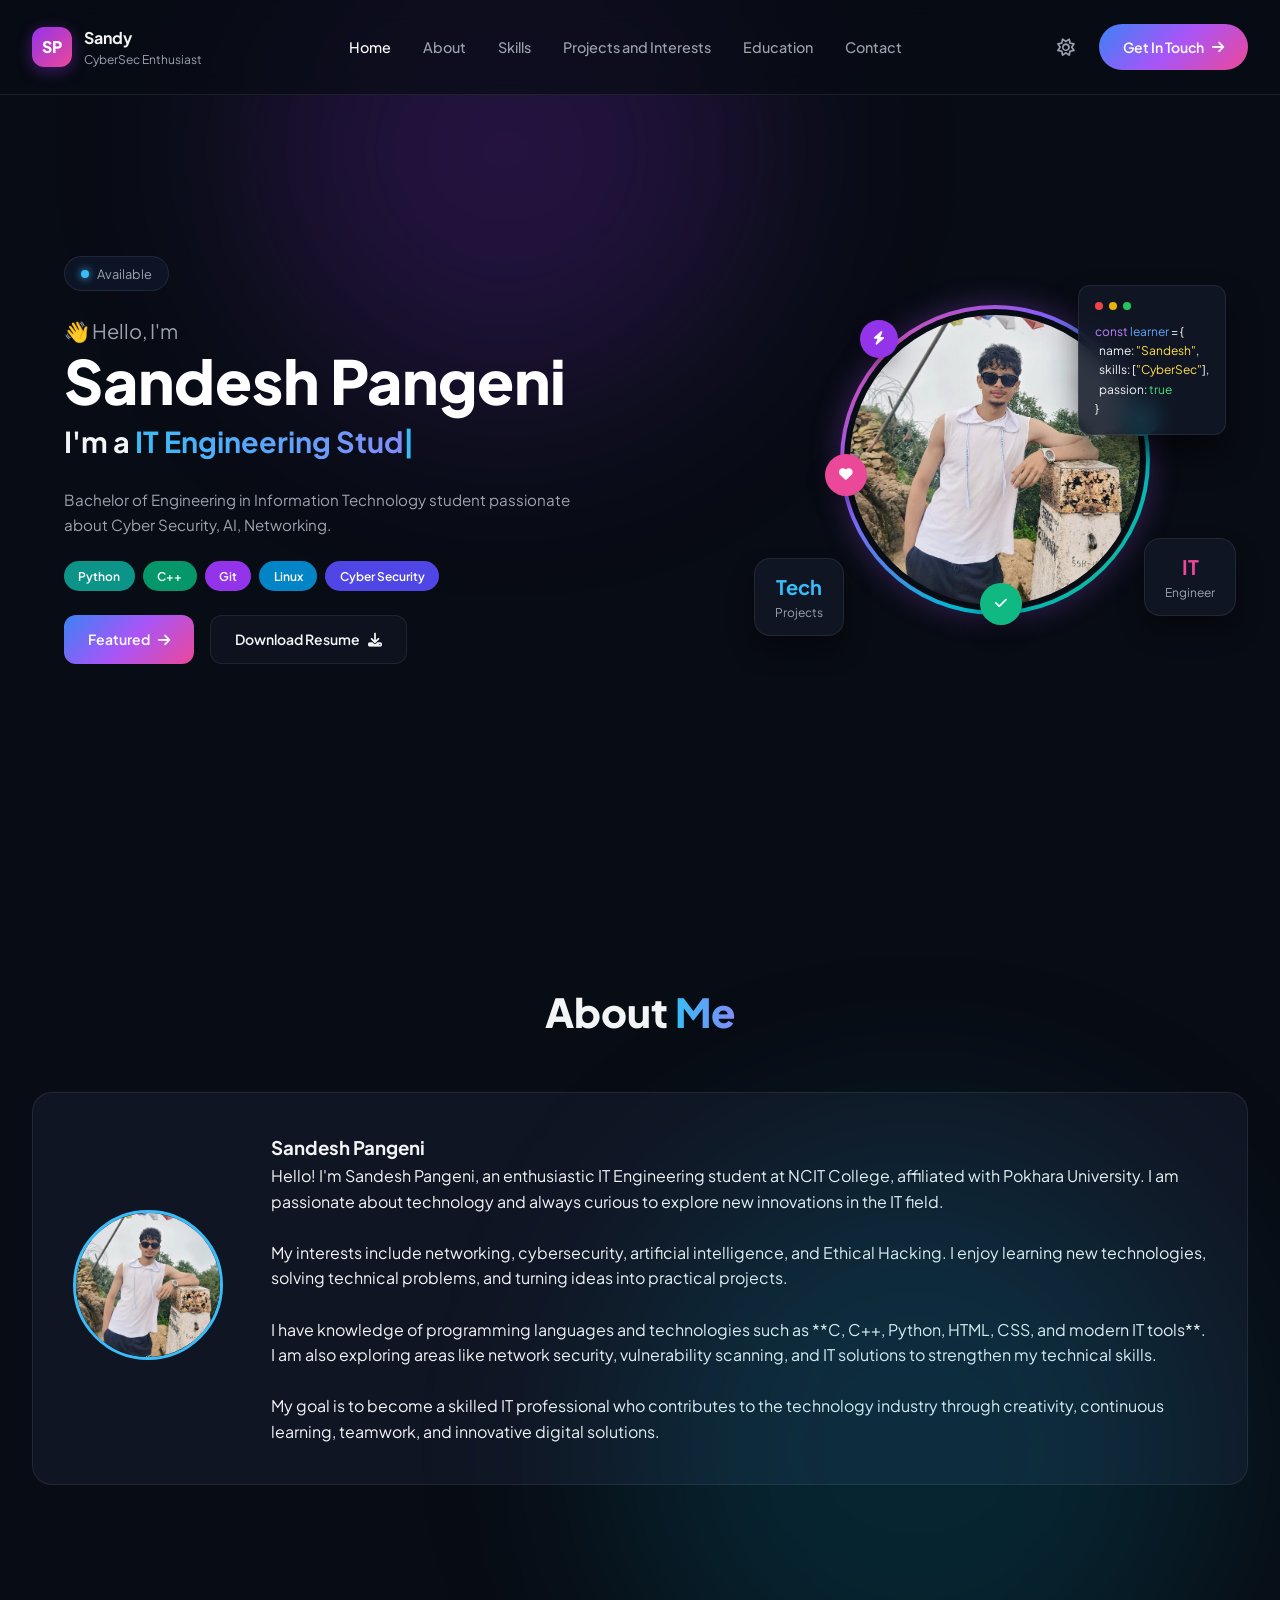
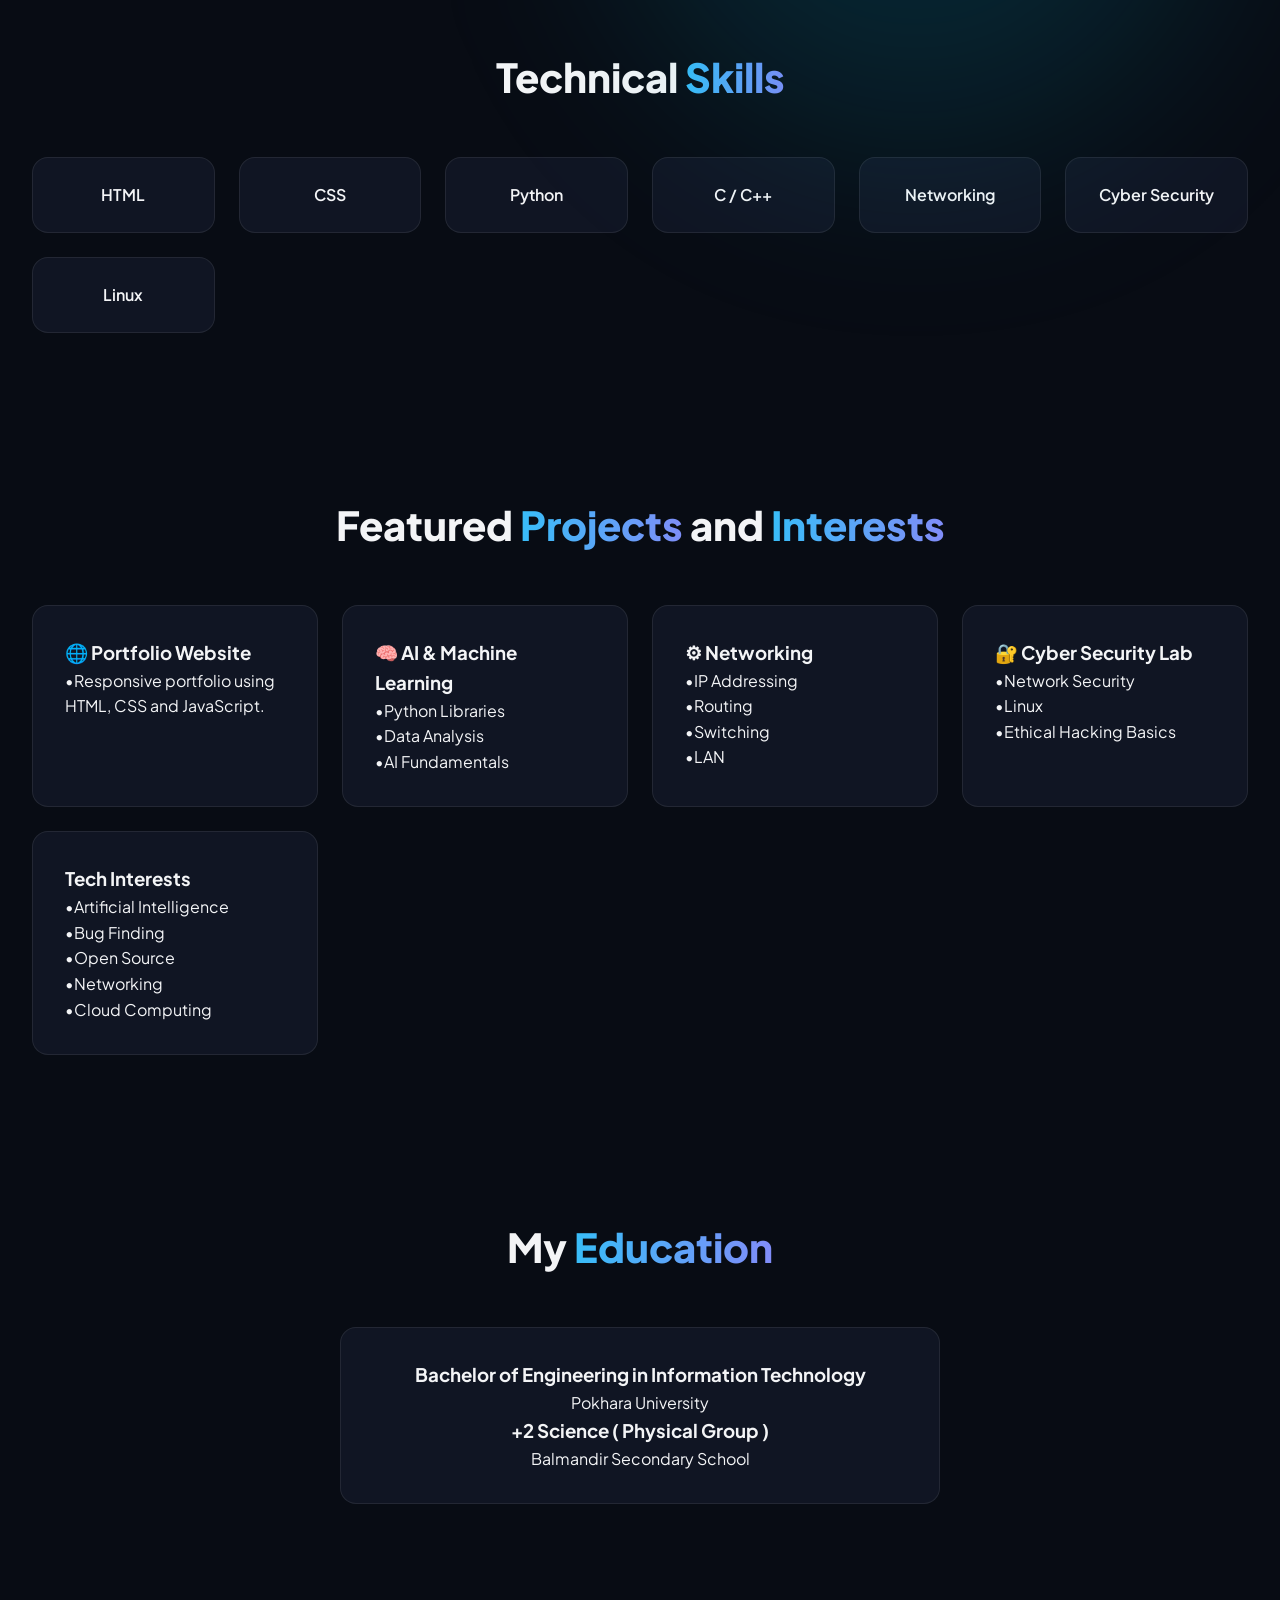
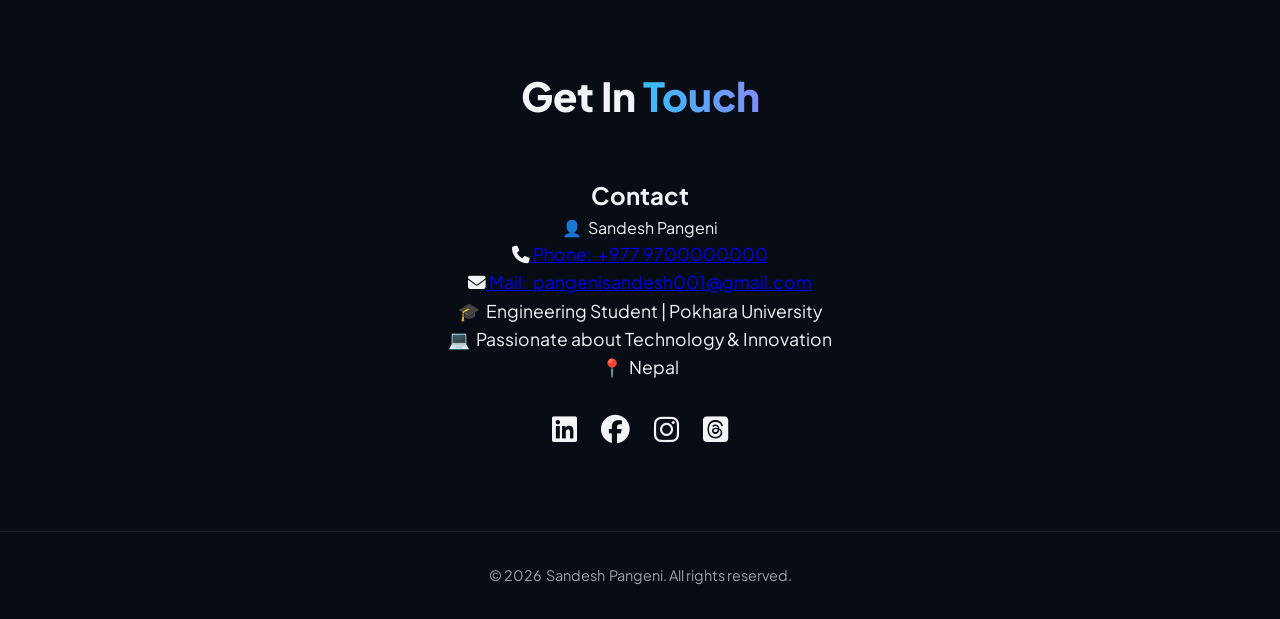
==== index.html @ d7873f66 "Fix HTML formatting in contact section" ====
<!DOCTYPE html>
<html lang="en">
<head>
  <meta charset="UTF-8">
  <meta name="viewport" content="width=device-width, initial-scale=1.0">
  <title>Sandesh Pangeni | Portfolio</title>
  
  <link rel="preconnect" href="https://fonts.googleapis.com">
  <link rel="preconnect" href="https://fonts.gstatic.com" crossorigin>
  <link href="https://fonts.googleapis.com/css2?family=Fira+Code:wght@400;500&family=Plus+Jakarta+Sans:wght@400;500;600;700;800&display=swap" rel="stylesheet">
  <link rel="stylesheet" href="https://cdnjs.cloudflare.com/ajax/libs/font-awesome/6.7.2/css/all.min.css">
  
  <link rel="stylesheet" href="style.css">
</head>
<body>

  <div class="bg-glow glow-purple"></div>
  <div class="bg-glow glow-blue"></div>

  <header class="navbar">
    <div class="logo-container">
      <div class="logo-box">SP</div>
      <div class="logo-text">
        <span class="logo-title">Sandy</span>
        <span class="logo-subtitle">CyberSec Enthusiast</span>
      </div>
    </div>

    <nav class="nav-links">
      <a href="#home" class="active">Home</a>
      <a href="#about">About</a>
      <a href="#skills">Skills</a>
      <a href="#projects">Projects and Interests</a>
      <a href="#education">Education</a>
      <a href="#contact">Contact</a>
    </nav>

    <div class="nav-actions">
      <button class="theme-toggle" id="themeToggle" aria-label="Toggle Theme">
        <i class="fa-regular fa-sun"></i>
      </button>
      <a href="#contact" class="btn btn-primary btn-pill">
        Get In Touch <i class="fa-solid fa-arrow-right"></i>
      </a>
    </div>
  </header>


  <section id="home" class="hero">
    <div class="hero-container">
      
    
      <div class="hero-left">
        <div class="status-badge">
          <span class="pulse-dot"></span>
          Available
        </div>

        <div class="hero-titles">
          <p class="greeting">👋 Hello, I'm</p>
          <h1 class="main-name">Sandesh <span>Pangeni</span></h1>
          <h2 class="role-title">
            I'm a <span class="gradient-text"><span id="typing"></span></span><span class="cursor">|</span>
          </h2>
        </div>

        <p class="hero-description">
          Bachelor of Engineering in Information Technology student passionate
          about Cyber Security, AI, Networking.
        </p>

      
        <div class="tech-stack">
          <span class="tag-pill tag-teal">Python</span>
          <span class="tag-pill tag-emerald">C++</span>
          <span class="tag-pill tag-purple">Git</span>
          <span class="tag-pill tag-sky">Linux</span>
          <span class="tag-pill tag-indigo">Cyber Security</span>
        </div>

        
        <div class="hero-buttons">
          <a href="#projects" class="btn btn-primary">
            Featured <i class="fa-solid fa-arrow-right"></i>
          </a>
          <a href="assets/sandesh_pangeni.resume.jpeg" class="btn btn-secondary" download>
            Download Resume<i class="fa-solid fa-download"></i>
          </a>
        </div>
      </div>

  
      <div class="hero-right">
        
    
        <div class="code-card">
          <div class="window-dots">
            <span class="dot red"></span>
            <span class="dot yellow"></span>
            <span class="dot green"></span>
          </div>
          <pre><code><span class="keyword">const</span> <span class="variable">learner</span> = {
  name: <span class="string">"Sandesh"</span>,
  skills: [<span class="string">"CyberSec"</span>],
  passion: <span class="boolean">true</span>
}</code></pre>
        </div>

      
        <div class="profile-box">
          <div class="profile-ring">
            <div class="profile-inner">
              <img src="images/webpp.jpeg" alt="Sandesh Pangeni">
            </div>
          </div>

      
          <div class="floating-badge badge-zap">
            <i class="fa-solid fa-bolt"></i>
          </div>
          <div class="floating-badge badge-heart">
            <i class="fa-solid fa-heart"></i>
          </div>
          <div class="floating-badge badge-star">
            <i class="fa-solid fa-star"></i>
          </div>
          <div class="floating-badge badge-check">
            <i class="fa-solid fa-check"></i>
          </div>
        </div>

      
        <div class="stat-card stat-projects">
          <h3>Tech</h3>
          <p>Projects</p>
        </div>

        <div class="stat-card stat-years">
          <h3>IT</h3>
          <p>Engineer</p>
        </div>

      </div>
    </div>
  </section>

  
  <section id="about">
    <h2 class="section-title">About <span>Me</span></h2>
    <div class="about-container">
      <div class="about-image">
        <img src="images/webpp.jpeg" alt="Profile">
      </div>
      <div class="about-content">
        <h3>Sandesh Pangeni</h3>
        <p> Hello! I'm Sandesh Pangeni, an enthusiastic IT Engineering student at NCIT College, affiliated with Pokhara University. I am passionate about technology and always curious to explore new innovations in the IT field.</p>

<p><br>My interests include networking, cybersecurity, artificial intelligence, and Ethical Hacking. I enjoy learning new technologies, solving technical problems, and turning ideas into practical projects.</p>

<p><br>I have knowledge of programming languages and technologies such as **C, C++, Python, HTML, CSS, and modern IT tools**. I am also exploring areas like network security, vulnerability scanning, and IT solutions to strengthen my technical skills.</p>

<p><br>My goal is to become a skilled IT professional who contributes to the technology industry through creativity, continuous learning, teamwork, and innovative digital solutions.</p>
      </div>
    </div>
  </section>


  <section id="skills">
    <h2 class="section-title">Technical <span>Skills</span></h2>
    <div class="skills-container">
      <div class="skill-card">HTML</div>
      <div class="skill-card">CSS</div>
      <div class="skill-card">Python</div>
      <div class="skill-card">C / C++</div>
      <div class="skill-card">Networking</div>
      <div class="skill-card">Cyber Security</div>
      <div class="skill-card">Linux</div>
    </div>
  </section>

  <section id="projects">
    <h2 class="section-title">Featured <span>Projects </span>and <span>Interests</span></h2>
    <div class="projects">
      <div class="project">
        <h3>🌐 Portfolio Website</h3>
        <p>•Responsive portfolio using HTML, CSS and JavaScript.</p>
      </div>
        <div class="project">
        <h3>🧠 AI & Machine Learning</h3>
        <p>•Python Libraries</p>
          <p>•Data Analysis</p>
          <p>•AI Fundamentals</p>
      </div>
      <div class="project">
        <h3>⚙ Networking</h3>
        <p>•IP Addressing</p>
        <p>•Routing</p>
        <p>•Switching</p>
        <p>•LAN</p>
      </div>
      <div class="project">
        <h3>🔐 Cyber Security Lab</h3>
        <p>•Network Security</p>
        <p>•Linux</p>
        <p>•Ethical Hacking Basics</p>
    </div>
      <div class="project">
        <h3>Tech Interests</h3>
        <p>•Artificial Intelligence</p>
        <p>•Bug Finding</p>
        <p>•Open Source</p>
        <p>•Networking</p>
        <p>•Cloud Computing</p>
      </div>
  </section>

  <section id="education">
    <h2 class="section-title">My <span>Education</span></h2>
    <div class="education-card">
      <h3>Bachelor of Engineering in Information Technology</h3>
      <p>Pokhara University</p>
      <p></p>
      <h3>+2 Science ( Physical Group )</h3>
      <p>Balmandir Secondary School</p>
    </div>
  </section>


  <section id="contact">
    <h2 class="section-title">Get In <span>Touch</span></h2>
    <h2 class="title">Contact</h2>
    <p>👤 &nbsp;Sandesh Pangeni</p>
    
    <div class="contact-info">
      <p><i class="fa-solid fa-phone"></i><a href="tel:9765651519">&nbsp;Phone: &nbsp;+977 9700000000</a></p>
      <p><i class="fa-solid fa-envelope"></i><a href="mailto:pangenisandesh001@gmail.com">&nbsp;Mail: &nbsp;pangenisandesh001@gmail.com</a></p>
      <p>🎓 &nbsp;Engineering Student | Pokhara University</p>
    <p>💻 &nbsp;Passionate about Technology & Innovation</p>
    <p>📍 &nbsp;Nepal</p>
    </div>
    <div class="social-icons">
      <a href="https://www.linkedin.com/in/sandesh-pangeni-a30594372/" target="_blank"><i class="fa-brands fa-linkedin"></i></a>
      <a href="https://www.facebook.com/sandeshpangeni001" target="_blank"><i class="fa-brands fa-facebook"></i></a>
      <a href="https://www.instagram.com/sandeshpageni__/" target="_blank"><i class="fa-brands fa-instagram"></i></a>
      <a href="https://www.threads.com/@sandeshpageni__?hl=en" target="_blank"><i class="fa-brands fa-square-threads"></i></a>
    </div>
  </section>

  <footer>
    <p>© 2026 &nbsp;Sandesh &nbsp;Pangeni. All rights reserved.</p>
  </footer>

  <script src="script.js"></script>
</body>
</html>
---- style.css ----
:root {
  --bg-color: #080c14;
  --card-bg: rgba(18, 24, 38, 0.85);
  --text-primary: #f3f4f6;
  --text-secondary: #9ca3af;
  --border-color: rgba(255, 255, 255, 0.08);
  
  --gradient-main: linear-gradient(135deg, #3b82f6 0%, #a855f7 50%, #ec4899 100%);
  --gradient-text: linear-gradient(90deg, #38bdf8, #818cf8);
  --avatar-gradient: linear-gradient(135deg, #ec4899, #8b5cf6, #06b6d4, #10b981);
}

* {
  margin: 0;
  padding: 0;
  box-sizing: border-box;
  font-family: 'Plus Jakarta Sans', sans-serif;
}

html {
  scroll-behavior: smooth;
}

body {
  background-color: var(--bg-color);
  color: var(--text-primary);
  min-height: 100vh;
  position: relative;
  overflow-x: hidden;
  line-height: 1.6;
}

.bg-glow {
  position: absolute;
  border-radius: 50%;
  filter: blur(100px);
  pointer-events: none;
  z-index: 0;
}

.glow-purple {
  top: -100px;
  left: 20%;
  width: 500px;
  height: 500px;
  background: rgba(147, 51, 234, 0.2);
}

.glow-blue {
  top: 30%;
  right: 5%;
  width: 600px;
  height: 600px;
  background: rgba(6, 182, 212, 0.15);
}

.navbar {
  max-width: 1280px;
  width: 100%;
  margin: 0 auto;
  padding: 1.5rem 2rem;
  display: flex;
  justify-content: space-between;
  align-items: center;
  position: fixed;
  top: 0;
  left: 50%;
  transform: translateX(-50%);
  z-index: 1000;
  background: rgba(8, 12, 20, 0.7);
  backdrop-filter: blur(12px);
  border-bottom: 1px solid var(--border-color);
}

.logo-container {
  display: flex;
  align-items: center;
  gap: 0.75rem;
}

.logo-box {
  width: 40px;
  height: 40px;
  border-radius: 12px;
  background: linear-gradient(135deg, #9333ea, #ec4899);
  display: flex;
  align-items: center;
  justify-content: center;
  font-weight: 800;
  color: #fff;
  box-shadow: 0 4px 15px rgba(147, 51, 234, 0.4);
}

.logo-text {
  display: flex;
  flex-direction: column;
}

.logo-title {
  font-weight: 700;
  font-size: 1rem;
}

.logo-subtitle {
  font-size: 0.75rem;
  color: var(--text-secondary);
}

.nav-links {
  display: flex;
  gap: 2rem;
}

.nav-links a {
  color: var(--text-secondary);
  text-decoration: none;
  font-size: 0.9rem;
  font-weight: 500;
  transition: color 0.3s ease;
}

.nav-links a:hover,
.nav-links a.active {
  color: #fff;
}

.nav-actions {
  display: flex;
  align-items: center;
  gap: 1rem;
}

.theme-toggle {
  background: transparent;
  border: none;
  color: var(--text-secondary);
  font-size: 1.1rem;
  cursor: pointer;
  padding: 0.5rem;
  transition: color 0.3s;
}

.theme-toggle:hover {
  color: #fff;
}

.btn {
  padding: 0.75rem 1.5rem;
  border-radius: 12px;
  font-size: 0.875rem;
  font-weight: 600;
  text-decoration: none;
  display: inline-flex;
  align-items: center;
  gap: 0.5rem;
  transition: all 0.3s ease;
  cursor: pointer;
}

.btn-pill {
  border-radius: 50px;
}

.btn-primary {
  background: var(--gradient-main);
  color: #fff;
  border: none;
}

.btn-primary:hover {
  opacity: 0.95;
  box-shadow: 0 0 20px rgba(168, 85, 247, 0.4);
}

.btn-secondary {
  background: rgba(18, 24, 38, 0.6);
  border: 1px solid var(--border-color);
  color: var(--text-primary);
}

.btn-secondary:hover {
  background: rgba(30, 41, 59, 0.8);
}

.hero {
  min-height: 100vh;
  padding-top: 100px;
  display: flex;
  align-items: center;
}

.hero-container {
  max-width: 1280px;
  width: 100%;
  margin: auto;
  padding: 3rem 2rem;
  display: grid;
  grid-template-columns: 1.2fr 0.8fr;
  gap: 3rem;
  align-items: center;
  position: relative;
  z-index: 10;
}

.hero-left {
  display: flex;
  flex-direction: column;
  gap: 1.5rem;
}

.status-badge {
  display: inline-flex;
  align-items: center;
  gap: 0.5rem;
  padding: 0.4rem 1rem;
  background: rgba(15, 23, 42, 0.8);
  border: 1px solid var(--border-color);
  border-radius: 50px;
  font-size: 0.8rem;
  color: var(--text-secondary);
  width: fit-content;
}

.pulse-dot {
  width: 8px;
  height: 8px;
  background-color: #38bdf8;
  border-radius: 50%;
  box-shadow: 0 0 8px #38bdf8;
}

.greeting {
  color: var(--text-secondary);
  font-size: 1.25rem;
}

.main-name {
  font-size: 3.8rem;
  font-weight: 800;
  line-height: 1.1;
  color: #fff;
}

.main-name span {
  color: #fff;
}

.role-title {
  font-size: 1.8rem;
  font-weight: 700;
  margin-top: 0.25rem;
}

.gradient-text {
  background: var(--gradient-text);
  -webkit-background-clip: text;
  -webkit-text-fill-color: transparent;
}

.cursor {
  color: #38bdf8;
  animation: blink 1s infinite;
}

.hero-description {
  color: var(--text-secondary);
  max-width: 540px;
  font-size: 0.95rem;
}

.tech-stack {
  display: flex;
  flex-wrap: wrap;
  gap: 0.5rem;
}

.tag-pill {
  padding: 0.35rem 0.9rem;
  border-radius: 50px;
  font-size: 0.75rem;
  font-weight: 600;
  color: #fff;
}

.tag-blue { background: #0284c7; }
.tag-pink { background: #c026d3; }
.tag-amber { background: #d97706; }
.tag-teal { background: #0d9488; }
.tag-emerald { background: #059669; }
.tag-purple { background: #9333ea; }
.tag-sky { background: #0284c7; }
.tag-indigo { background: #4f46e5; }

.hero-buttons {
  display: flex;
  gap: 1rem;
}

.hero-right {
  position: relative;
  display: flex;
  justify-content: center;
  align-items: center;
}

.code-card {
  position: absolute;
  top: -20px;
  right: -10px;
  background: var(--card-bg);
  border: 1px solid var(--border-color);
  border-radius: 12px;
  padding: 1rem;
  backdrop-filter: blur(10px);
  z-index: 20;
  font-family: 'Fira Code', monospace;
  font-size: 0.75rem;
  box-shadow: 0 20px 30px rgba(0, 0, 0, 0.5);
}

.window-dots {
  display: flex;
  gap: 6px;
  margin-bottom: 0.75rem;
}

.dot {
  width: 8px;
  height: 8px;
  border-radius: 50%;
}
.dot.red { background: #ef4444; }
.dot.yellow { background: #eab308; }
.dot.green { background: #22c55e; }

.keyword { color: #c084fc; }
.variable { color: #60a5fa; }
.string { color: #fde047; }
.boolean { color: #4ade80; }

.profile-box {
  position: relative;
  width: 310px;
  height: 310px;
}

.profile-ring {
  width: 100%;
  height: 100%;
  border-radius: 50%;
  background: var(--avatar-gradient);
  padding: 4px;
  box-shadow: 0 0 30px rgba(168, 85, 247, 0.3);
}

.profile-inner {
  width: 100%;
  height: 100%;
  border-radius: 50%;
  background: var(--bg-color);
  padding: 6px;
  overflow: hidden;
}

.profile-inner img {
  width: 100%;
  height: 100%;
  object-fit: cover;
  border-radius: 50%;
}

.floating-badge {
  position: absolute;
  width: 38px;
  height: 38px;
  border-radius: 50%;
  display: flex;
  align-items: center;
  justify-content: center;
  color: #fff;
  font-size: 0.85rem;
  box-shadow: 0 10px 20px rgba(0,0,0,0.3);
}

.badge-zap { top: 15px; left: 20px; background: #9333ea; }
.badge-heart { top: 48%; left: -15px; background: #ec4899; width: 42px; height: 42px; }
.badge-star { top: 30%; right: -10px; background: #06b6d4; }
.badge-check { bottom: -10px; left: 45%; background: #10b981; width: 42px; height: 42px; }


.stat-card {
  position: absolute;
  background: var(--card-bg);
  border: 1px solid var(--border-color);
  padding: 0.75rem 1.25rem;
  border-radius: 16px;
  text-align: center;
  backdrop-filter: blur(10px);
  box-shadow: 0 15px 25px rgba(0, 0, 0, 0.4);
}

.stat-card h3 { font-size: 1.25rem; font-weight: 700; }
.stat-card p { font-size: 0.75rem; color: var(--text-secondary); }

.stat-projects { bottom: -20px; left: -20px; }
.stat-projects h3 { color: #38bdf8; }

.stat-years { bottom: 0px; right: -20px; }
.stat-years h3 { color: #ec4899; }

section {
  padding: 5rem 2rem;
  max-width: 1280px;
  margin: 0 auto;
}

.section-title {
  text-align: center;
  font-size: 2.5rem;
  font-weight: 800;
  margin-bottom: 3rem;
}

.section-title span {
  background: var(--gradient-text);
  -webkit-background-clip: text;
  -webkit-text-fill-color: transparent;
}

.about-container {
  display: flex;
  align-items: center;
  gap: 3rem;
  background: var(--card-bg);
  border: 1px solid var(--border-color);
  padding: 2.5rem;
  border-radius: 20px;
}

.about-image img {
  width: 150px;
  height: 150px;
  border-radius: 50%;
  object-fit: cover;
  border: 3px solid #38bdf8;
}

.skills-container {
  display: grid;
  grid-template-columns: repeat(auto-fit, minmax(180px, 1fr));
  gap: 1.5rem;
}

.skill-card {
  background: var(--card-bg);
  border: 1px solid var(--border-color);
  padding: 1.5rem;
  border-radius: 16px;
  text-align: center;
  font-weight: 600;
  transition: transform 0.3s;
}

.skill-card:hover {
  transform: translateY(-5px);
  border-color: #38bdf8;
}

.projects {
  display: grid;
  grid-template-columns: repeat(auto-fit, minmax(280px, 1fr));
  gap: 1.5rem;
}

.project {
  background: var(--card-bg);
  border: 1px solid var(--border-color);
  padding: 2rem;
  border-radius: 16px;
  transition: transform 0.3s;
}

.project:hover {
  transform: translateY(-5px);
  border-color: #a855f7;
}

.education-card {
  background: var(--card-bg);
  border: 1px solid var(--border-color);
  padding: 2rem;
  border-radius: 16px;
  text-align: center;
  max-width: 600px;
  margin: 0 auto;
}

#contact {
  text-align: center;
}

.contact-info {
  margin-bottom: 1.5rem;
  font-size: 1.1rem;
}

.social-icons {
  display: flex;
  justify-content: center;
  gap: 1.5rem;
}

.social-icons a {
  font-size: 1.8rem;
  color: var(--text-primary);
  transition: color 0.3s;
}

.social-icons a:hover {
  color: #38bdf8;
}

footer {
  text-align: center;
  padding: 2rem;
  border-top: 1px solid var(--border-color);
  color: var(--text-secondary);
  font-size: 0.9rem;
}

@keyframes blink { 50% { opacity: 0; } }

@media (max-width: 992px) {
  .hero-container { grid-template-columns: 1fr; text-align: center; }
  .hero-left { align-items: center; }
  .nav-links, .code-card { display: none; }
  .about-container { flex-direction: column; text-align: center; }
}
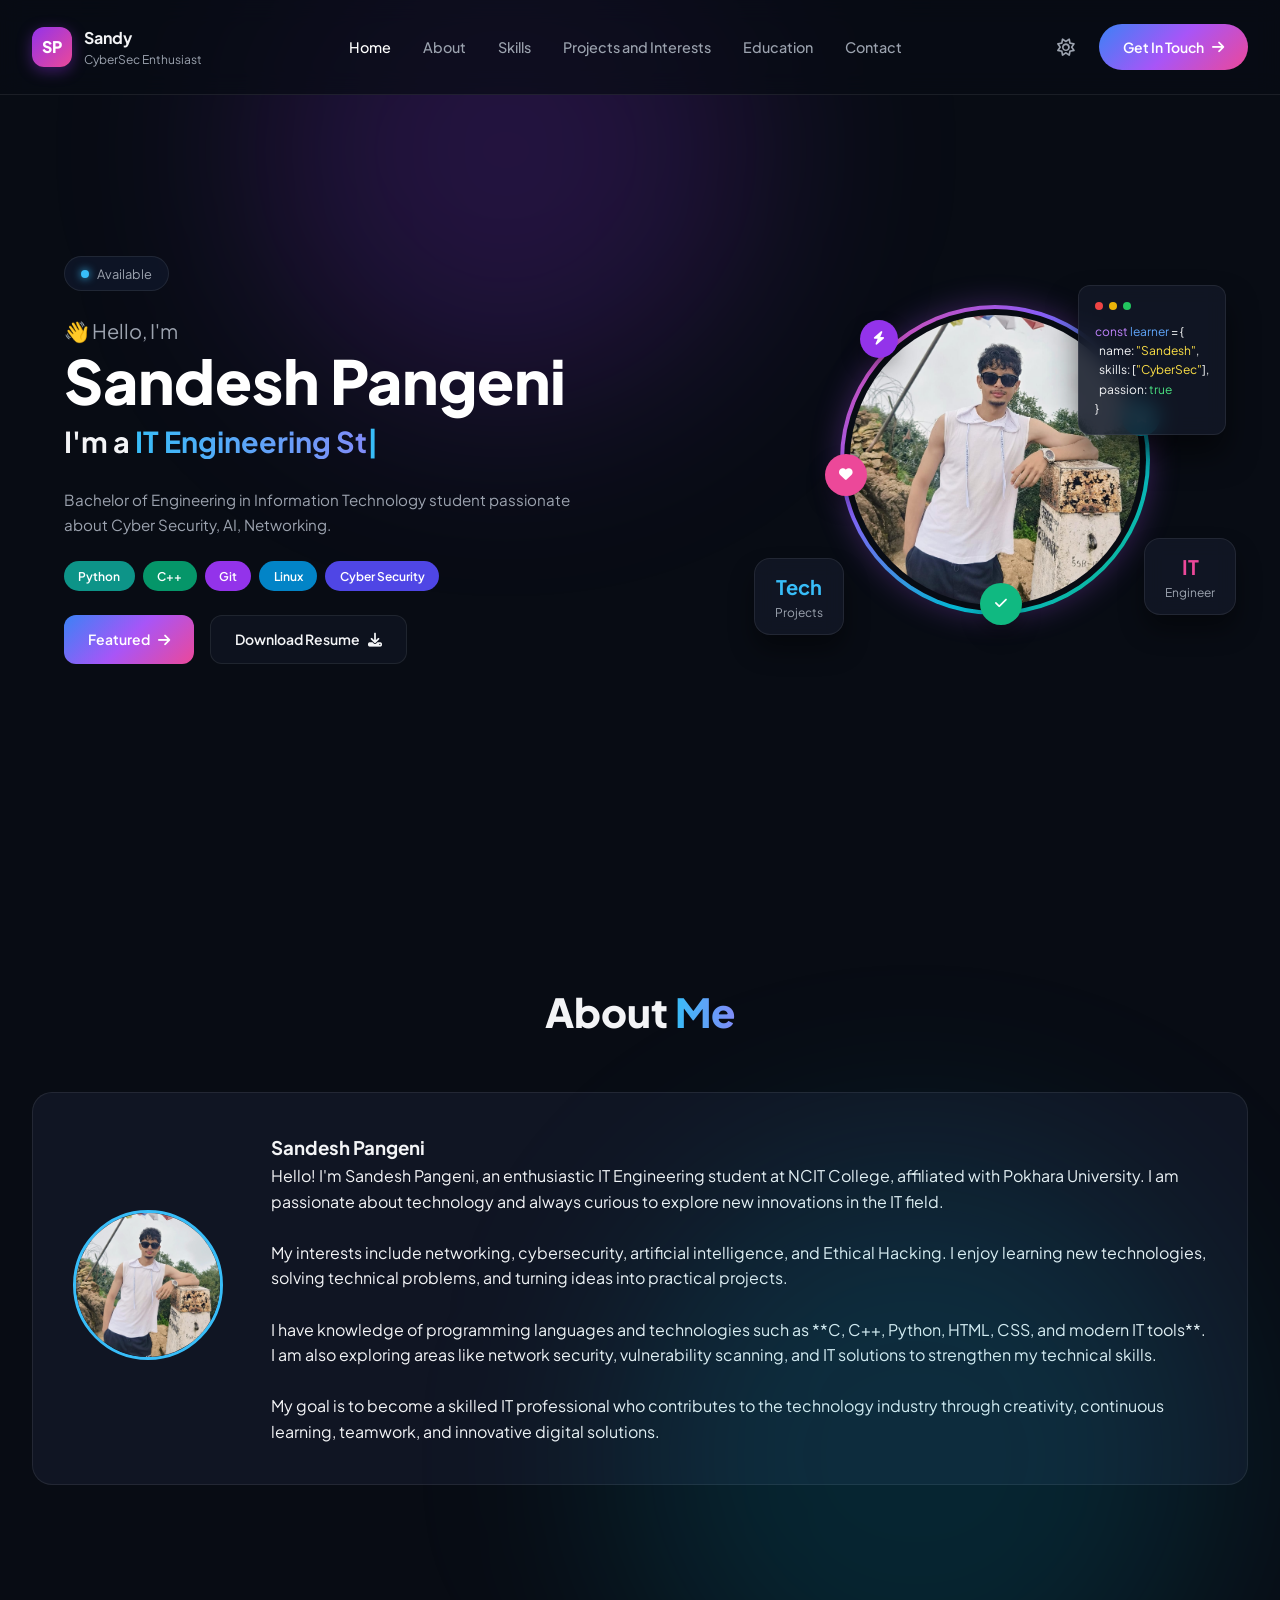
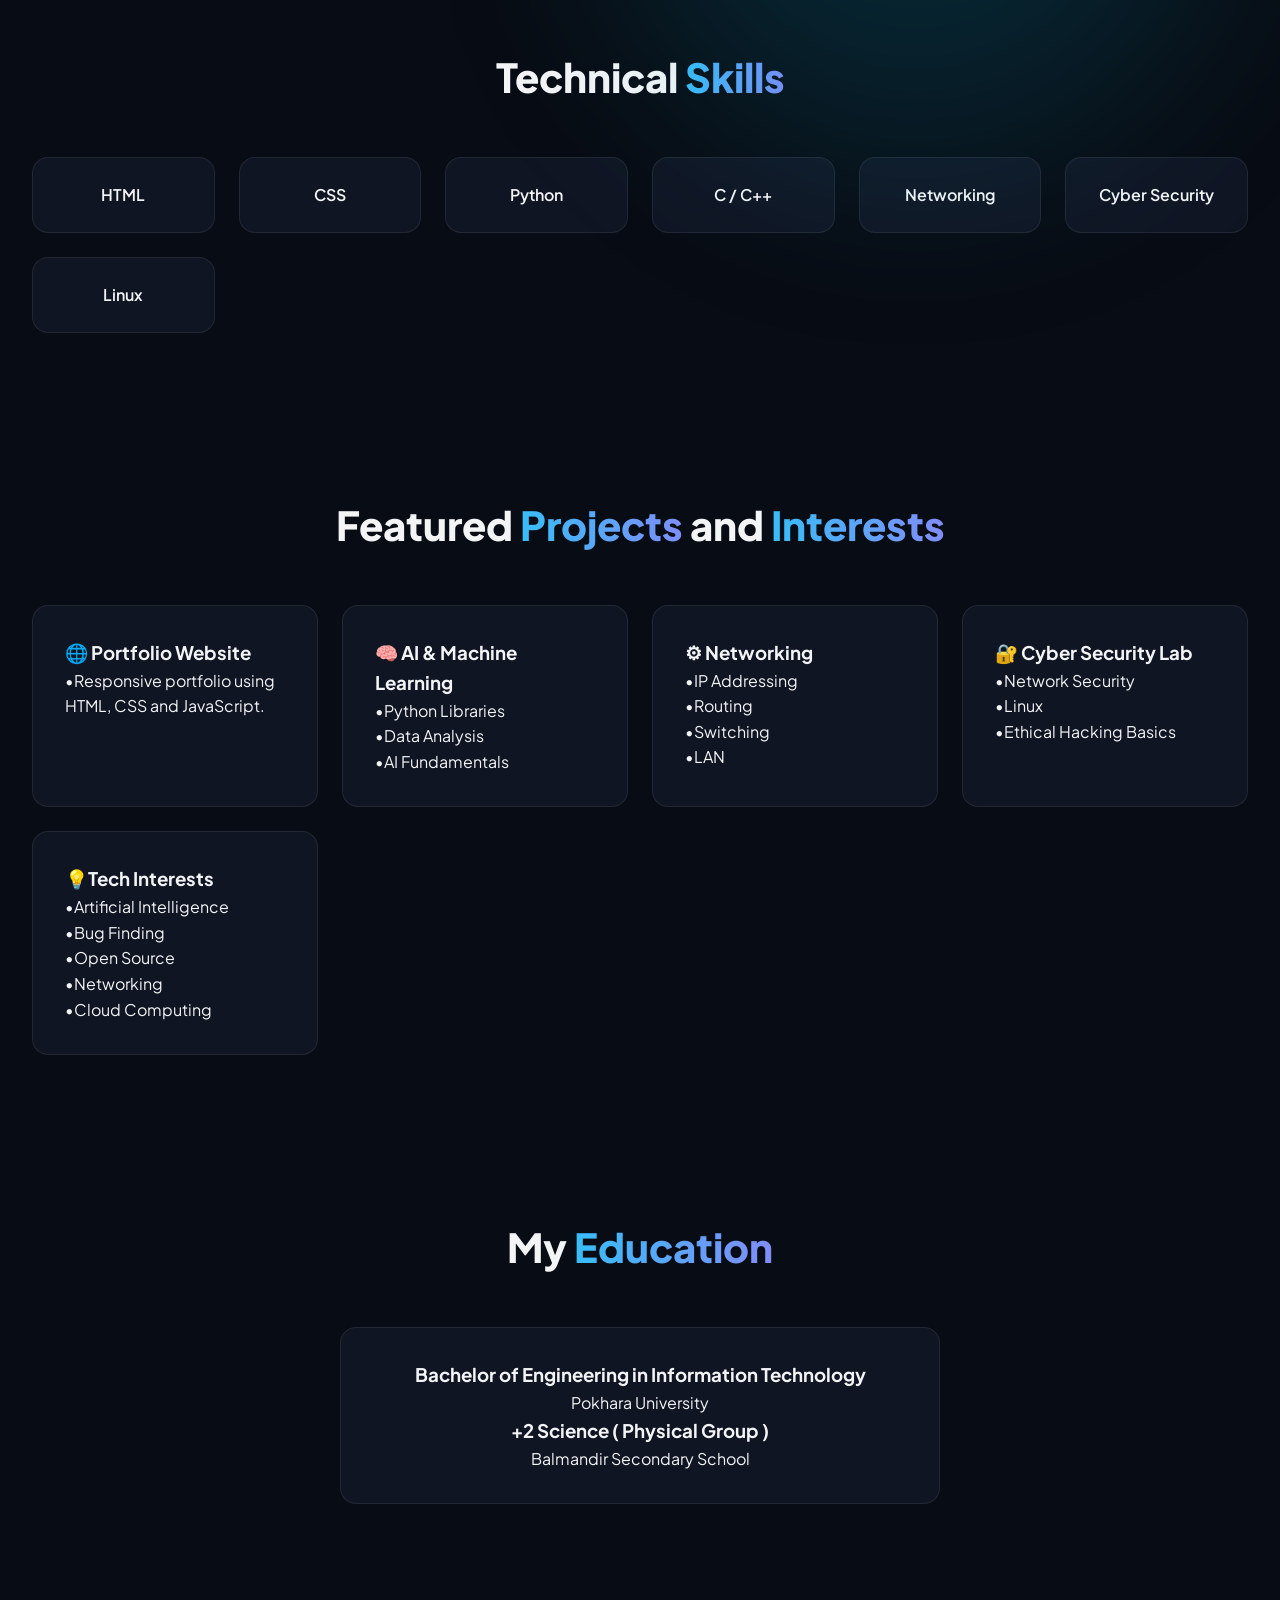
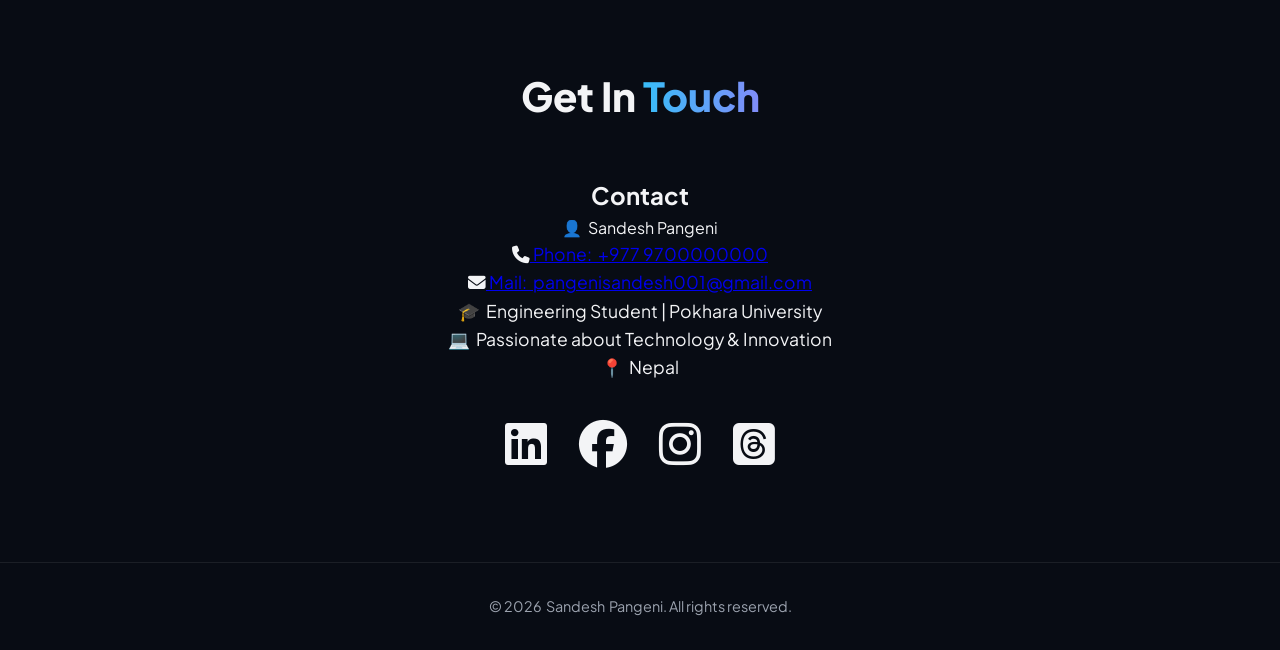
==== commit 586454bf: "Add emoji to Tech Interests heading" ====
--- a/index.html
+++ b/index.html
@@ -205,7 +205,7 @@
         <p>•Ethical Hacking Basics</p>
     </div>
       <div class="project">
-        <h3>Tech Interests</h3>
+        <h3>💡Tech Interests</h3>
         <p>•Artificial Intelligence</p>
         <p>•Bug Finding</p>
         <p>•Open Source</p>
--- a/style.css
+++ b/style.css
@@ -507,17 +507,18 @@
 .social-icons {
   display: flex;
   justify-content: center;
-  gap: 1.5rem;
+  gap: 2rem;
 }
 
 .social-icons a {
-  font-size: 1.8rem;
+  font-size: 3rem;
   color: var(--text-primary);
-  transition: color 0.3s;
+  transition: all 0.3s ease;
 }
 
 .social-icons a:hover {
   color: #38bdf8;
+  transform: scale(1.2);
 }
 
 footer {
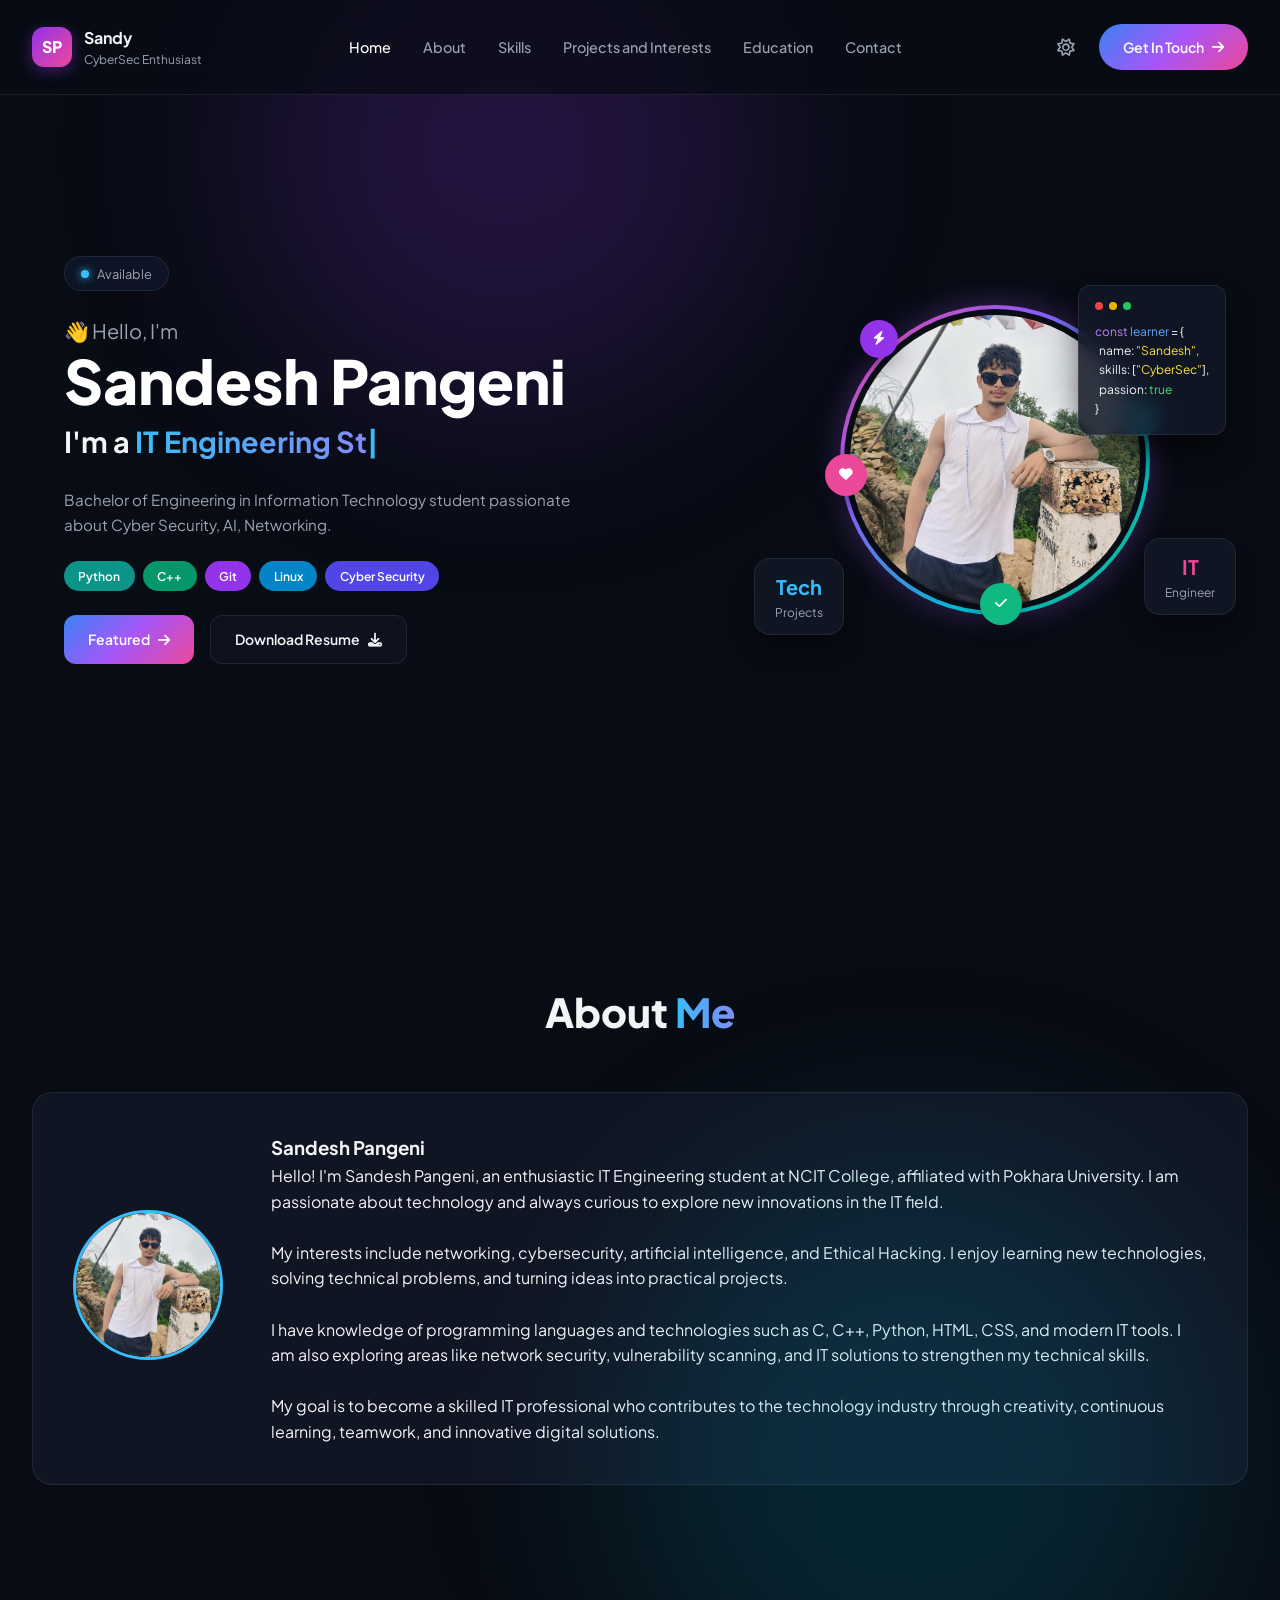
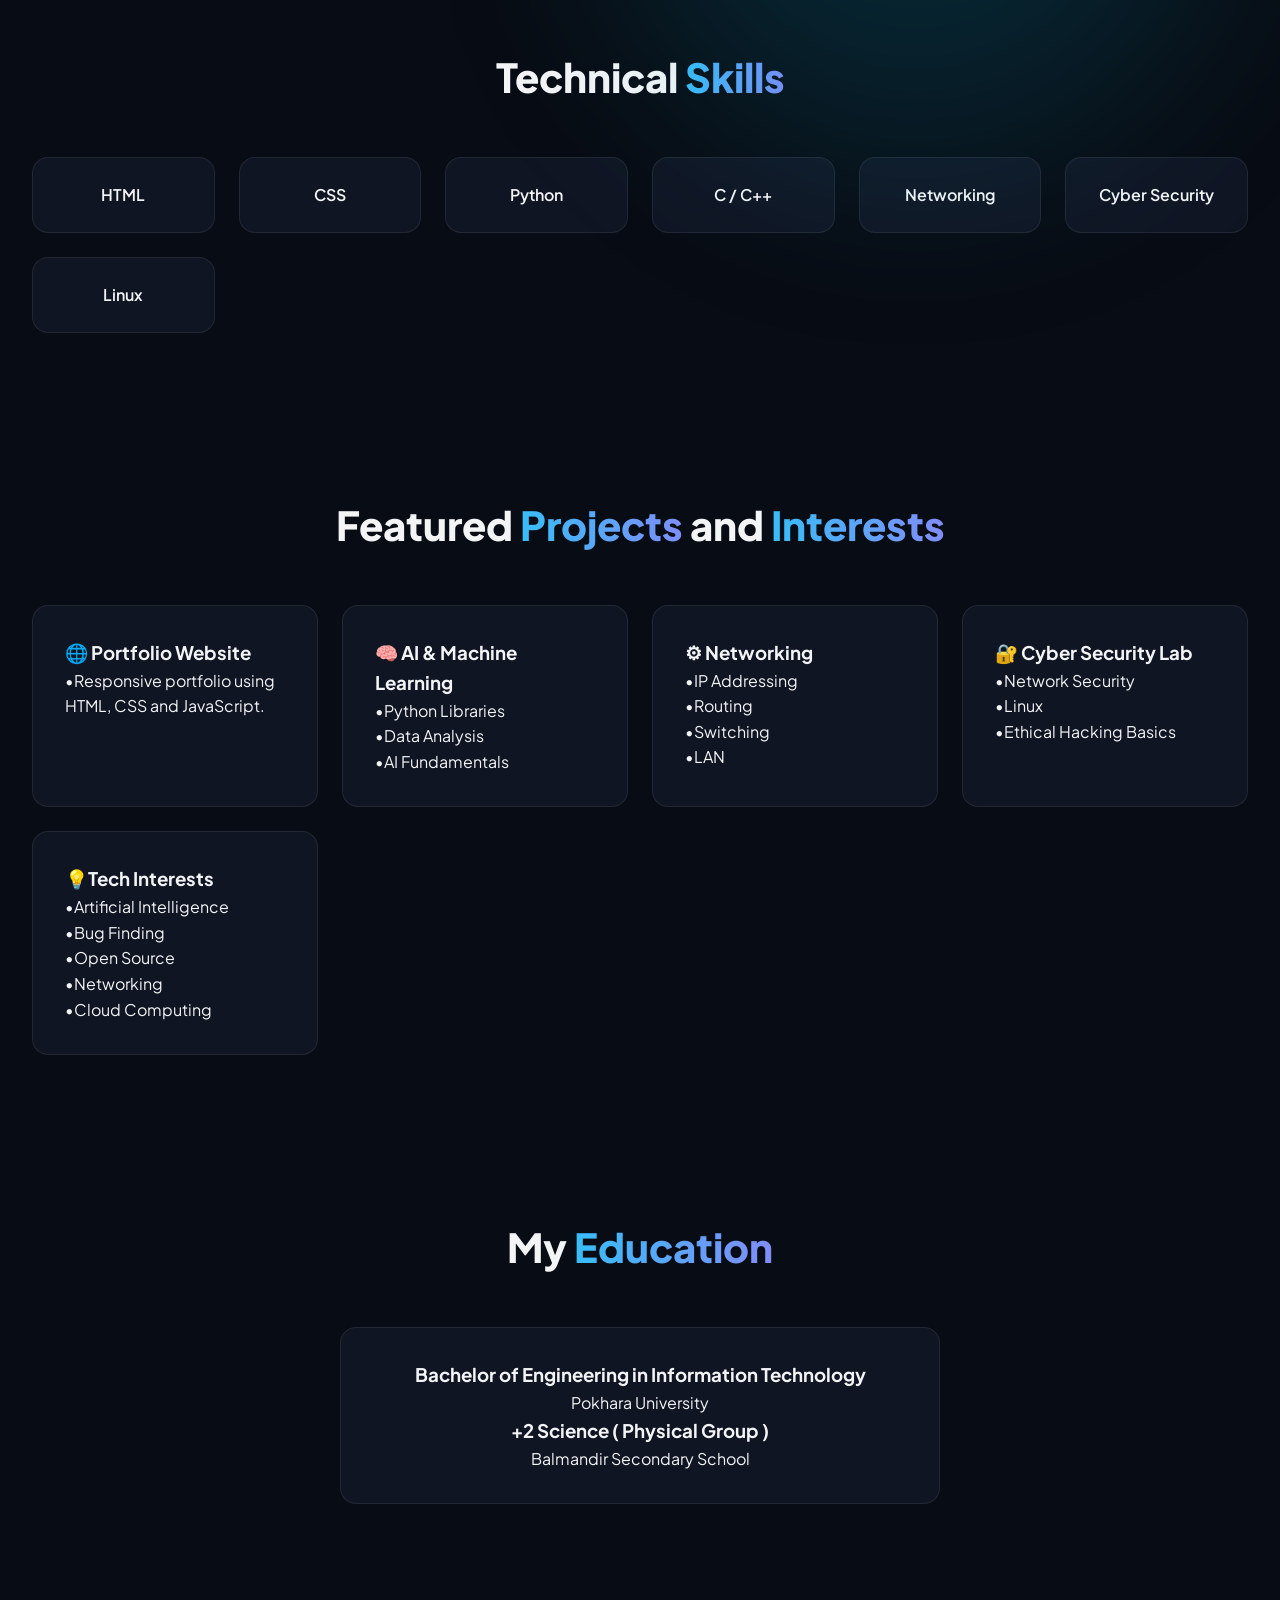
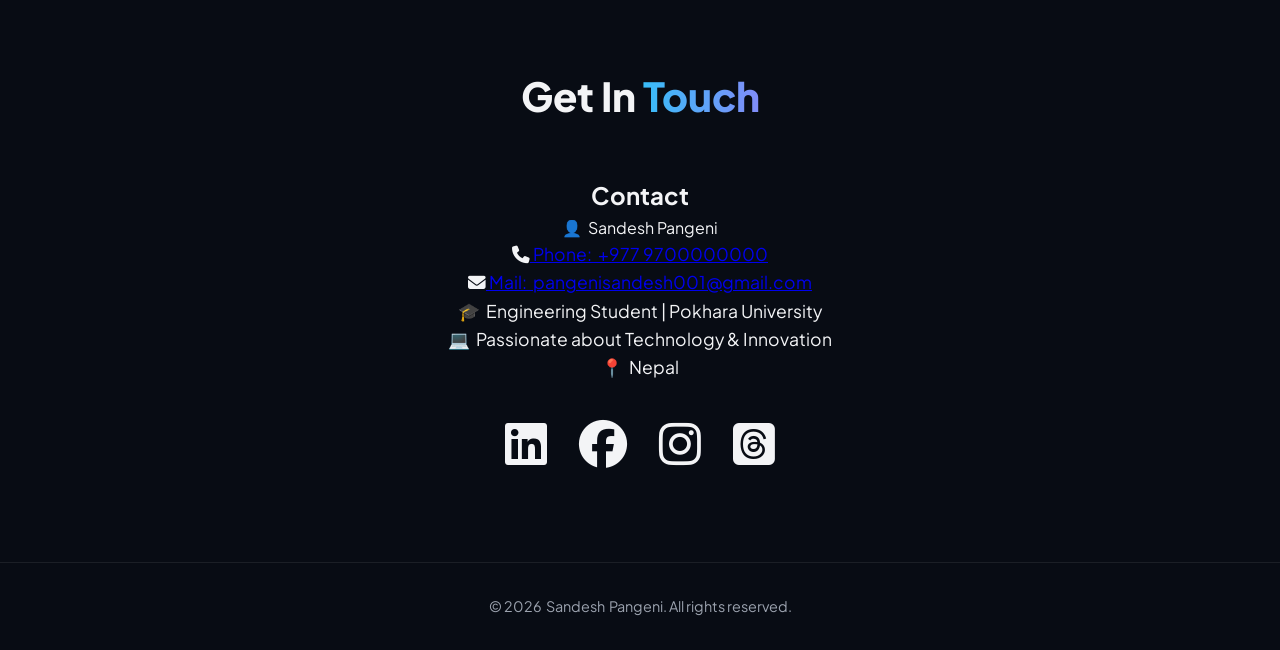
==== commit 86cd4e20: "Fix HTML encoding in index.html" ====
--- a/index.html
+++ b/index.html
@@ -157,7 +157,7 @@
 
 <p><br>My interests include networking, cybersecurity, artificial intelligence, and Ethical Hacking. I enjoy learning new technologies, solving technical problems, and turning ideas into practical projects.</p>
 
-<p><br>I have knowledge of programming languages and technologies such as **C, C++, Python, HTML, CSS, and modern IT tools**. I am also exploring areas like network security, vulnerability scanning, and IT solutions to strengthen my technical skills.</p>
+<p><br>I have knowledge of programming languages and technologies such as C, C++, Python, HTML, CSS, and modern IT tools. I am also exploring areas like network security, vulnerability scanning, and IT solutions to strengthen my technical skills.</p>
 
 <p><br>My goal is to become a skilled IT professional who contributes to the technology industry through creativity, continuous learning, teamwork, and innovative digital solutions.</p>
       </div>
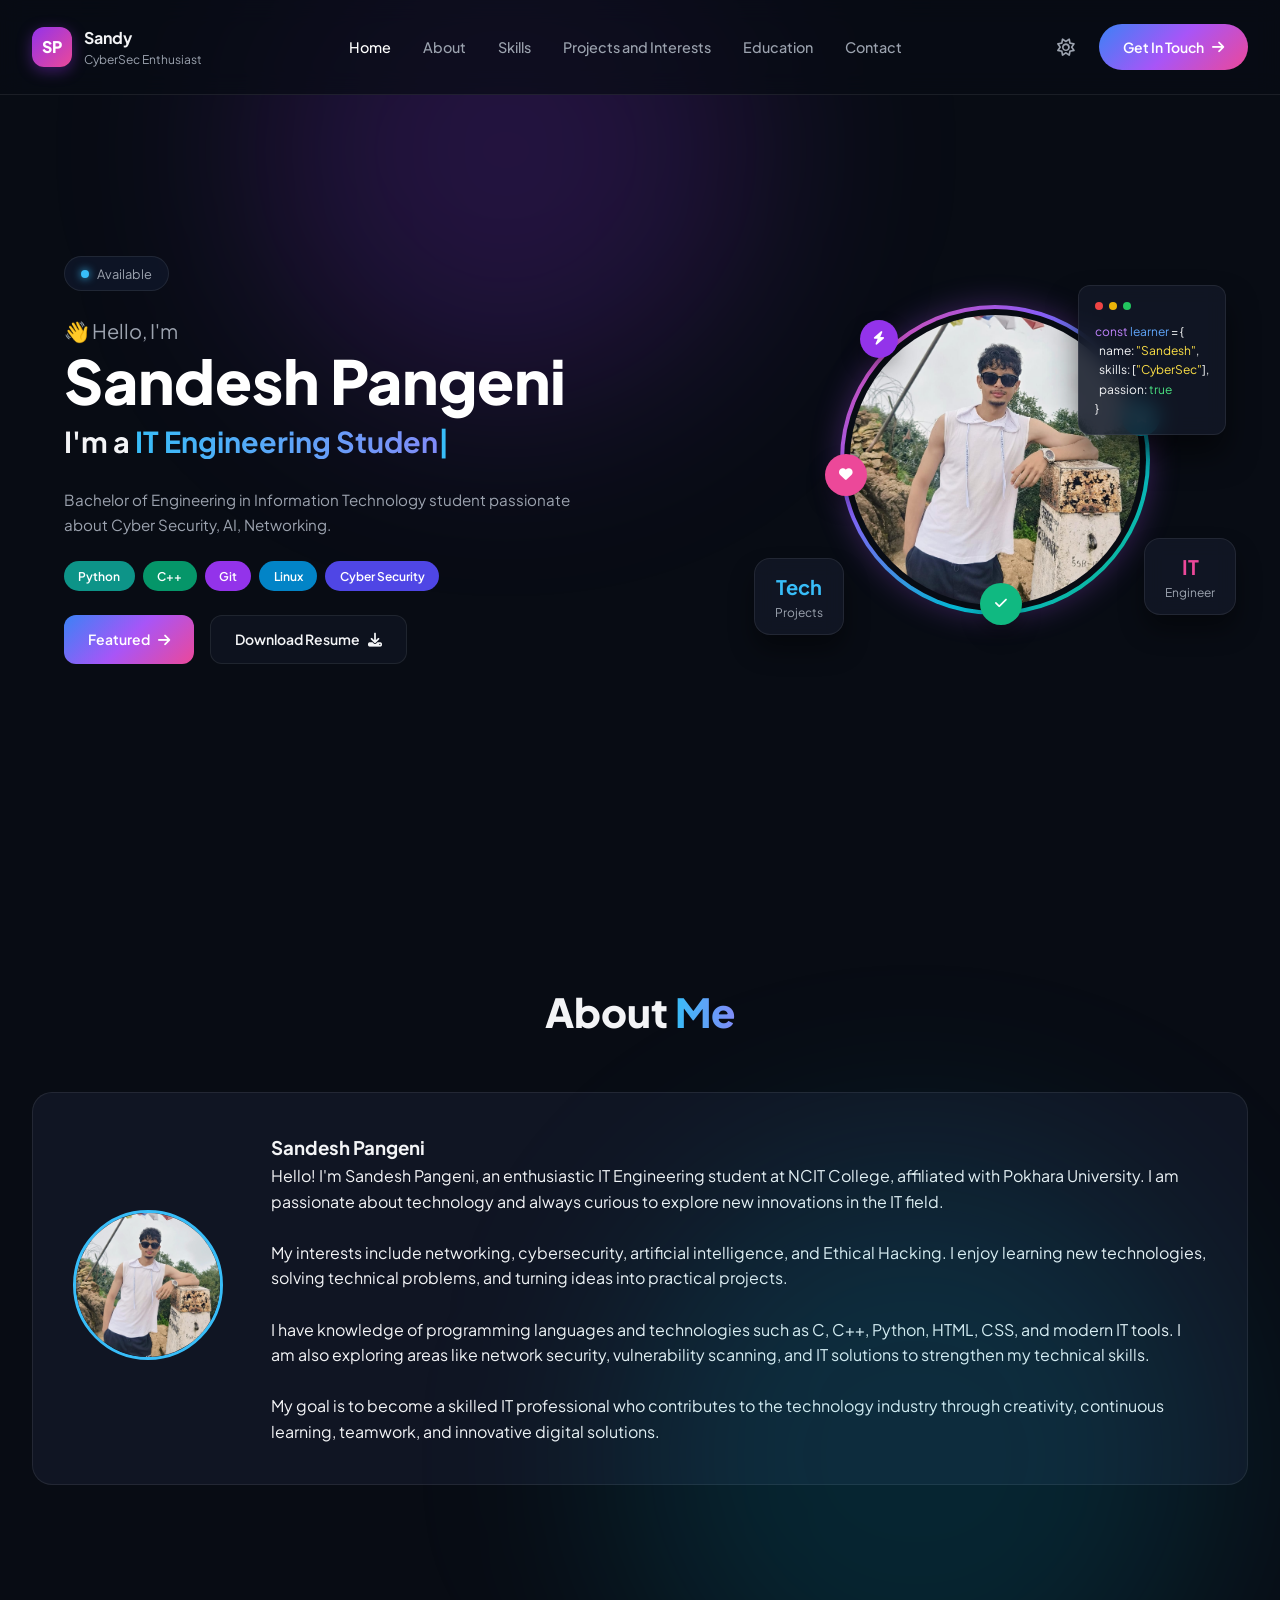
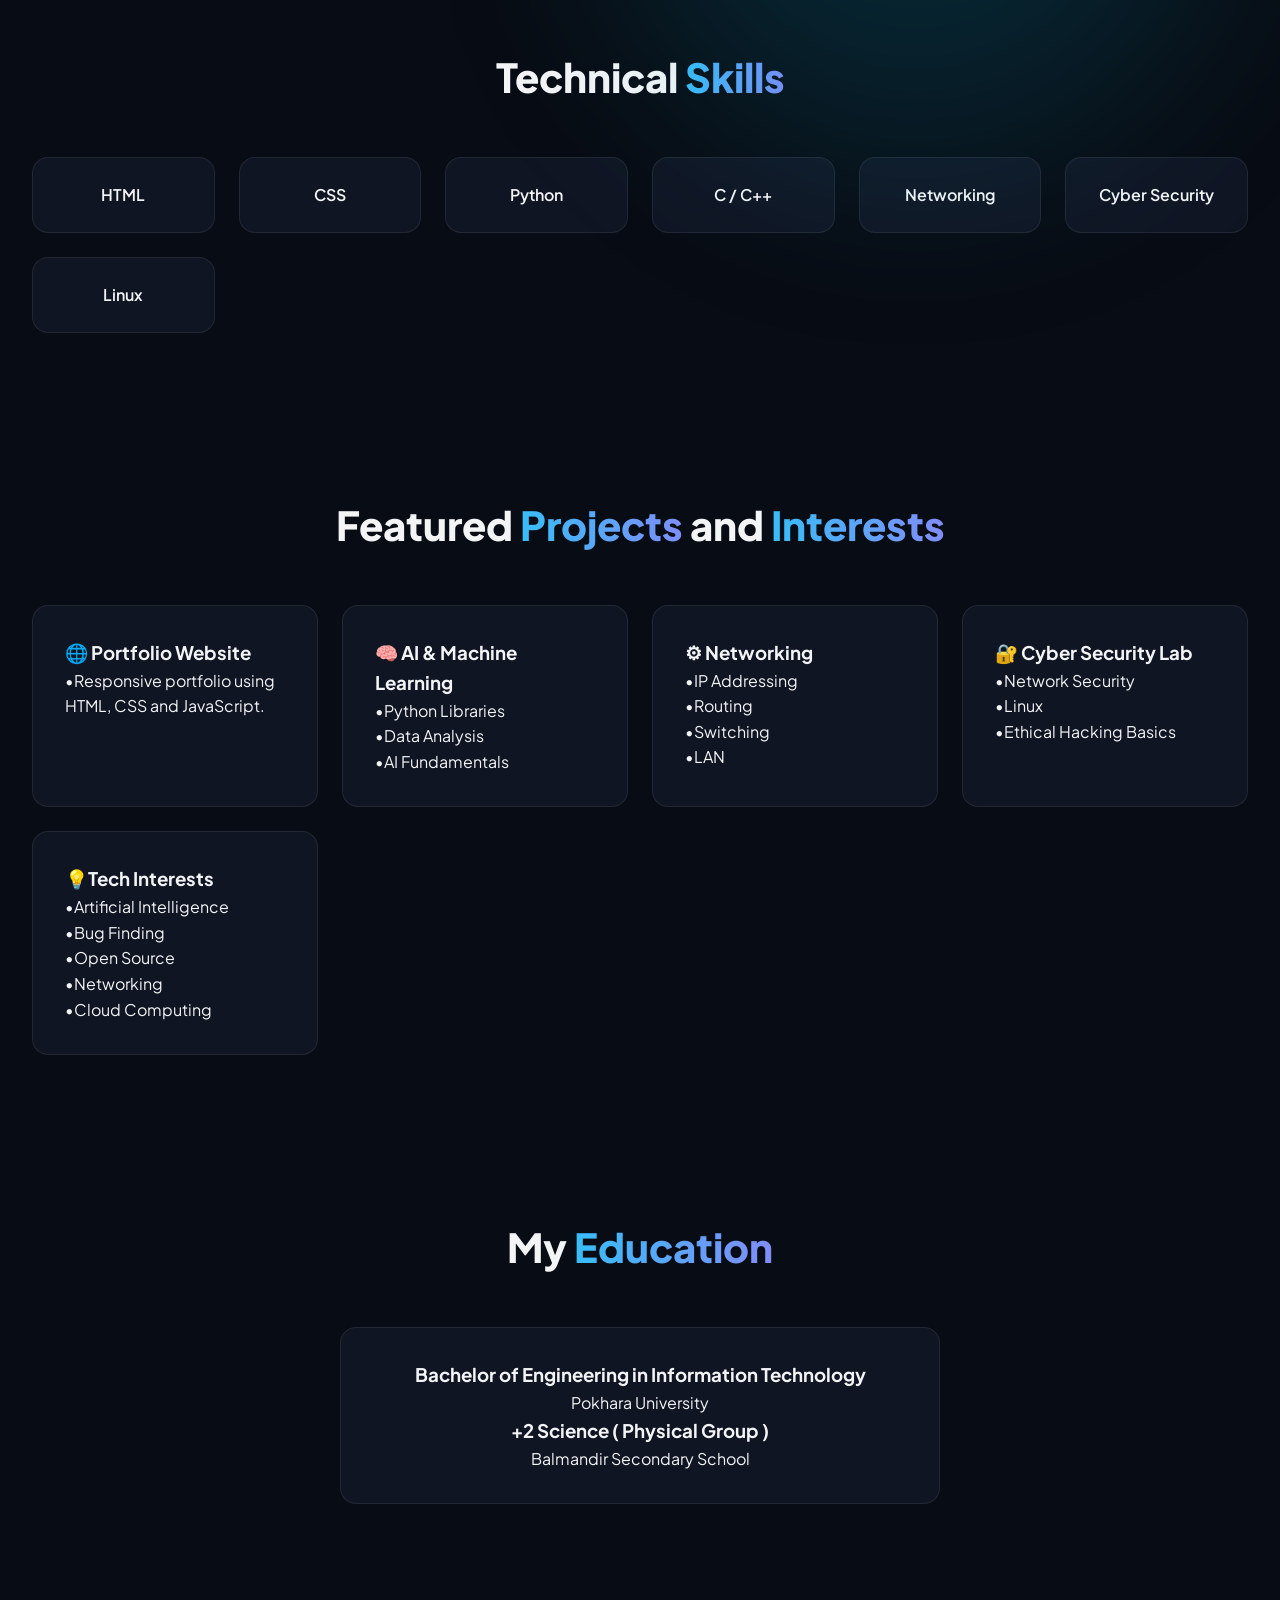
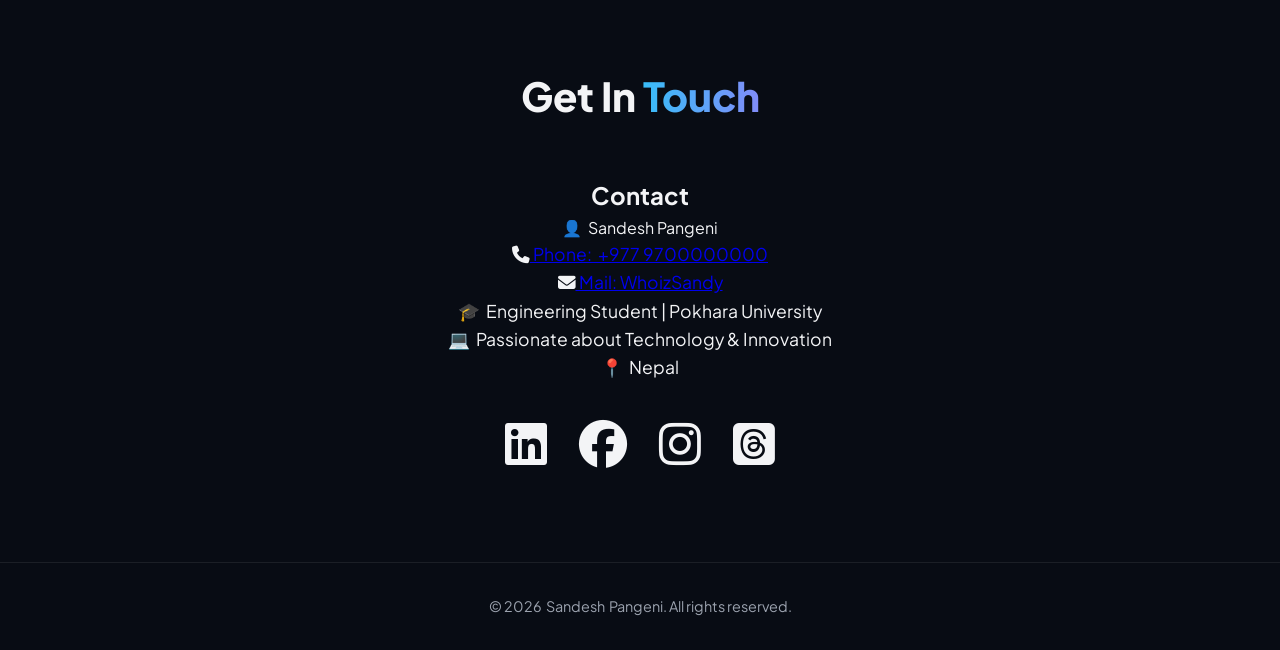
==== commit b087fe2d: "Change email display name to 'WhoizSandy' Updated email display name in contact information." ====
--- a/index.html
+++ b/index.html
@@ -233,7 +233,7 @@
     
     <div class="contact-info">
       <p><i class="fa-solid fa-phone"></i><a href="tel:9765651519">&nbsp;Phone: &nbsp;+977 9700000000</a></p>
-      <p><i class="fa-solid fa-envelope"></i><a href="mailto:pangenisandesh001@gmail.com">&nbsp;Mail: &nbsp;pangenisandesh001@gmail.com</a></p>
+      <p><i class="fa-solid fa-envelope"></i><a href="mailto:pangenisandesh001@gmail.com">&nbsp;Mail: WhoizSandy</a></p>
       <p>🎓 &nbsp;Engineering Student | Pokhara University</p>
     <p>💻 &nbsp;Passionate about Technology & Innovation</p>
     <p>📍 &nbsp;Nepal</p>
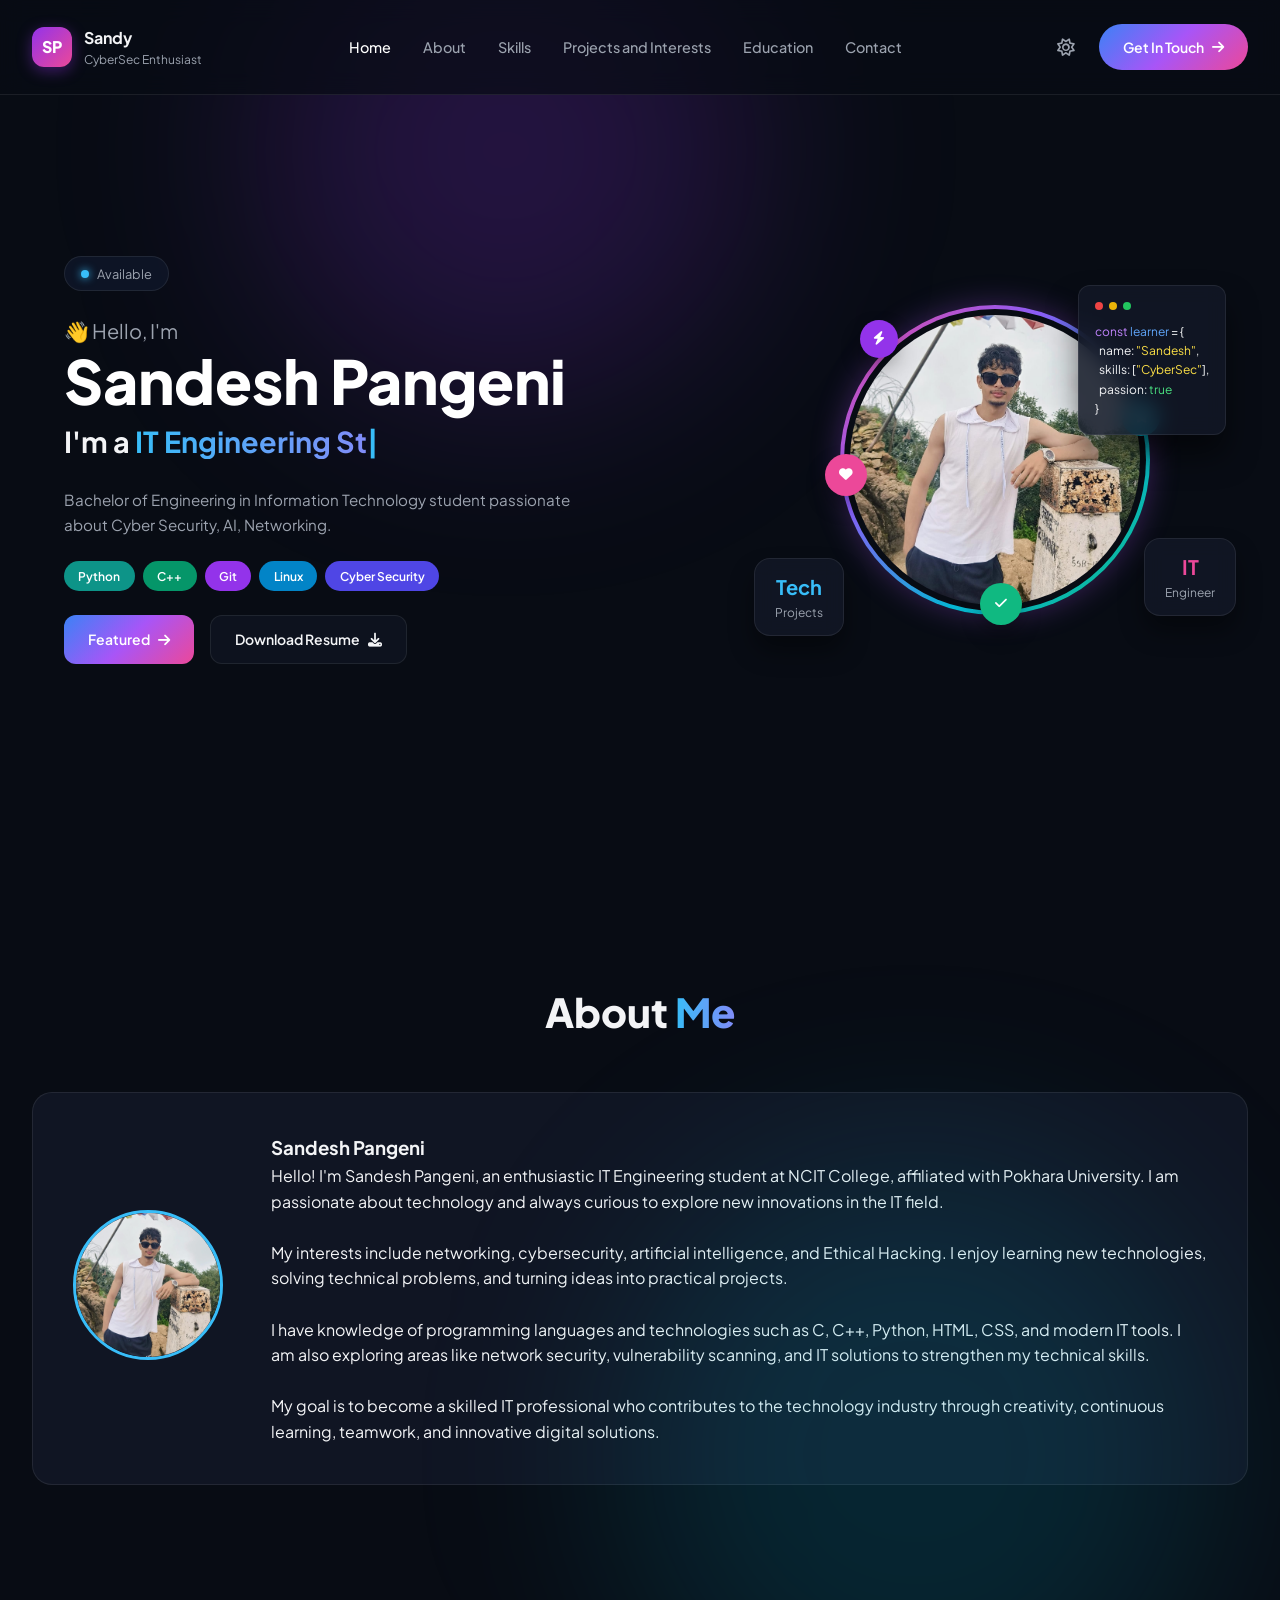
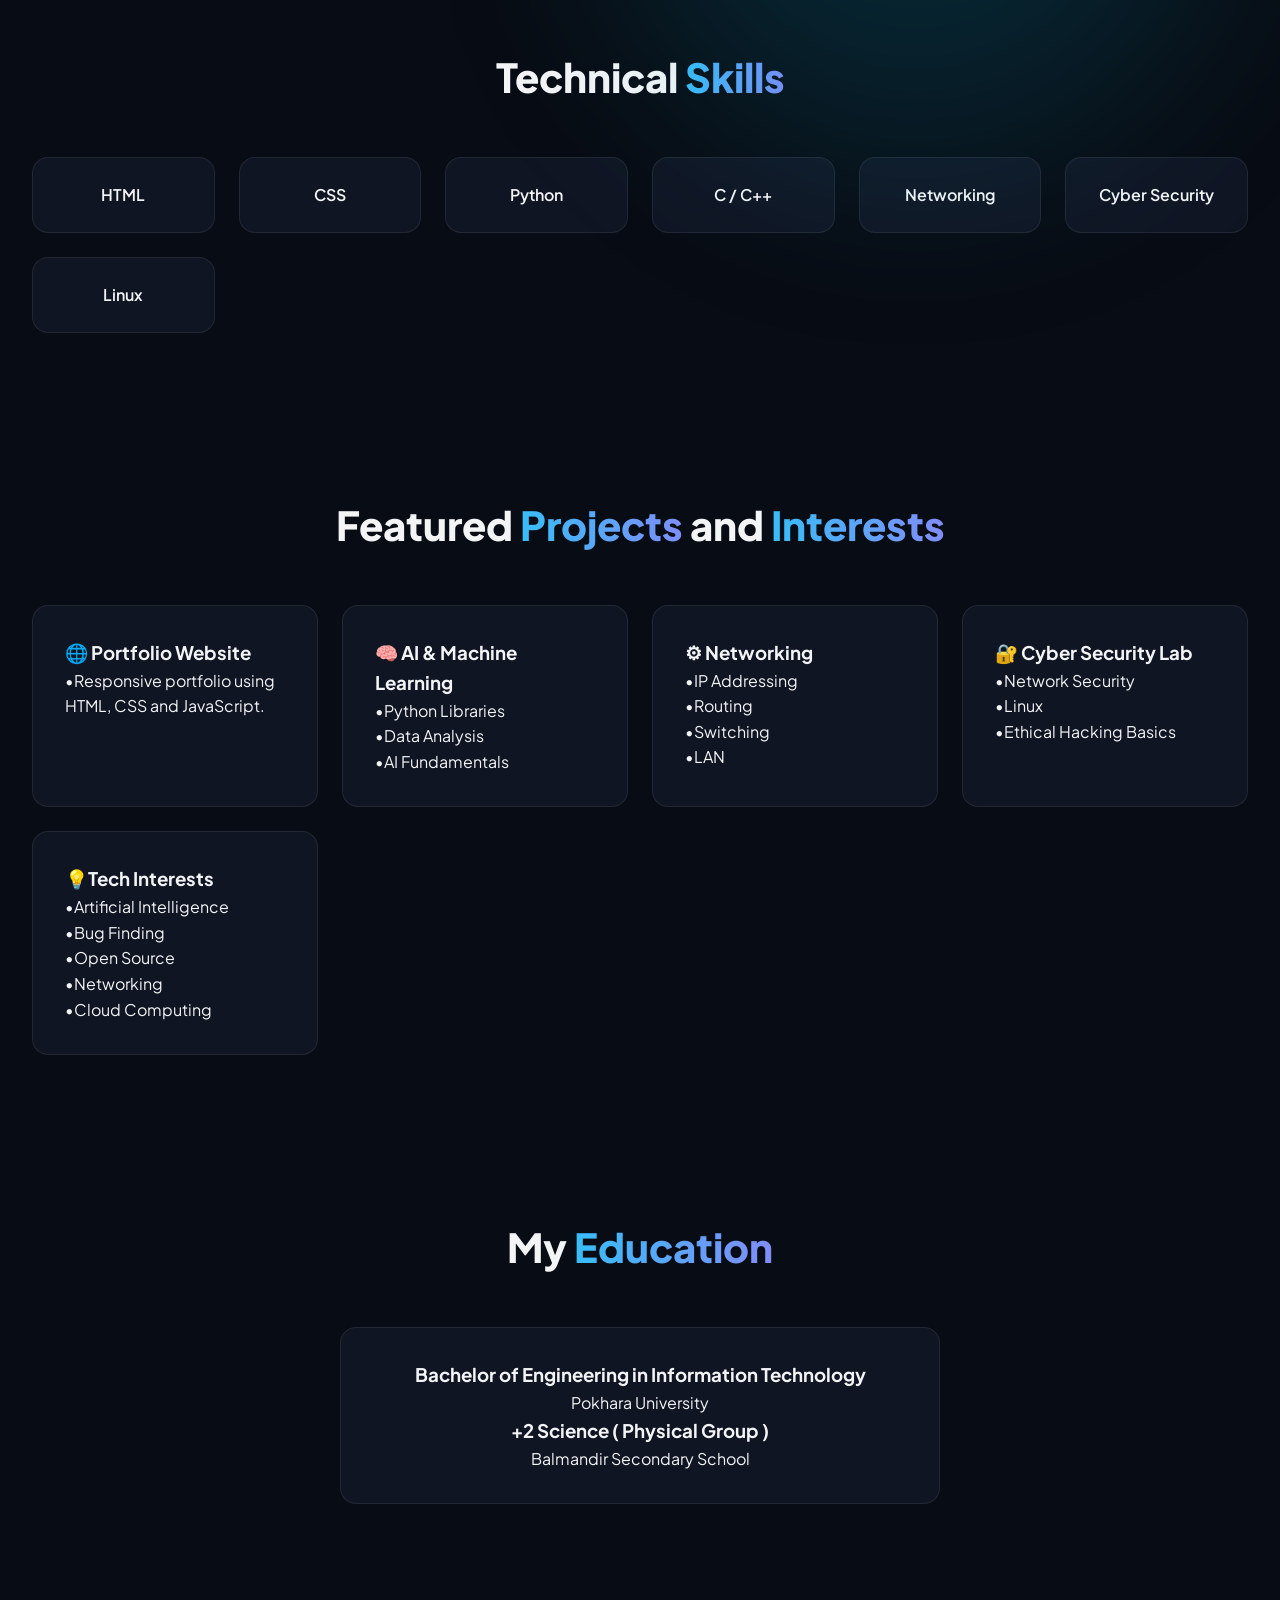
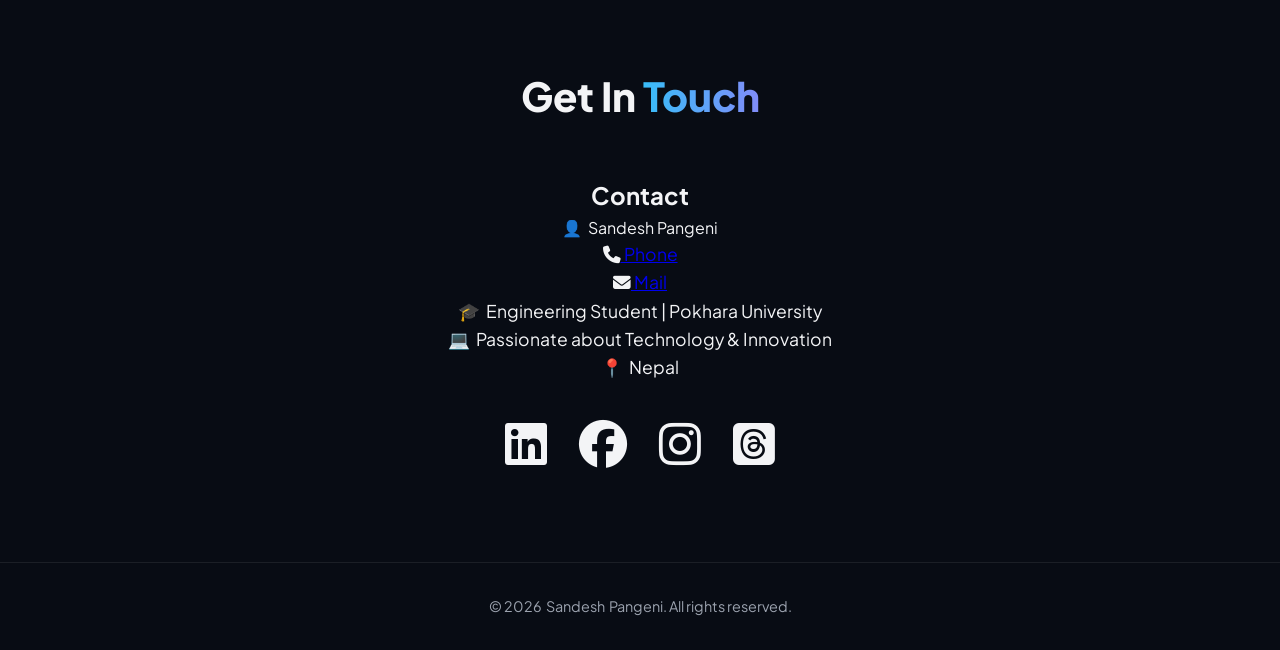
==== commit f2ec989a: "Update index.html" ====
--- a/index.html
+++ b/index.html
@@ -232,8 +232,8 @@
     <p>👤 &nbsp;Sandesh Pangeni</p>
     
     <div class="contact-info">
-      <p><i class="fa-solid fa-phone"></i><a href="tel:9765651519">&nbsp;Phone: &nbsp;+977 9700000000</a></p>
-      <p><i class="fa-solid fa-envelope"></i><a href="mailto:pangenisandesh001@gmail.com">&nbsp;Mail: WhoizSandy</a></p>
+      <p><i class="fa-solid fa-phone"></i><a href="tel:9826693822">&nbsp;Phone </a></p>
+      <p><i class="fa-solid fa-envelope"></i><a href="mailto:pangenisandesh001@gmail.com">&nbsp;Mail</a></p>
       <p>🎓 &nbsp;Engineering Student | Pokhara University</p>
     <p>💻 &nbsp;Passionate about Technology & Innovation</p>
     <p>📍 &nbsp;Nepal</p>
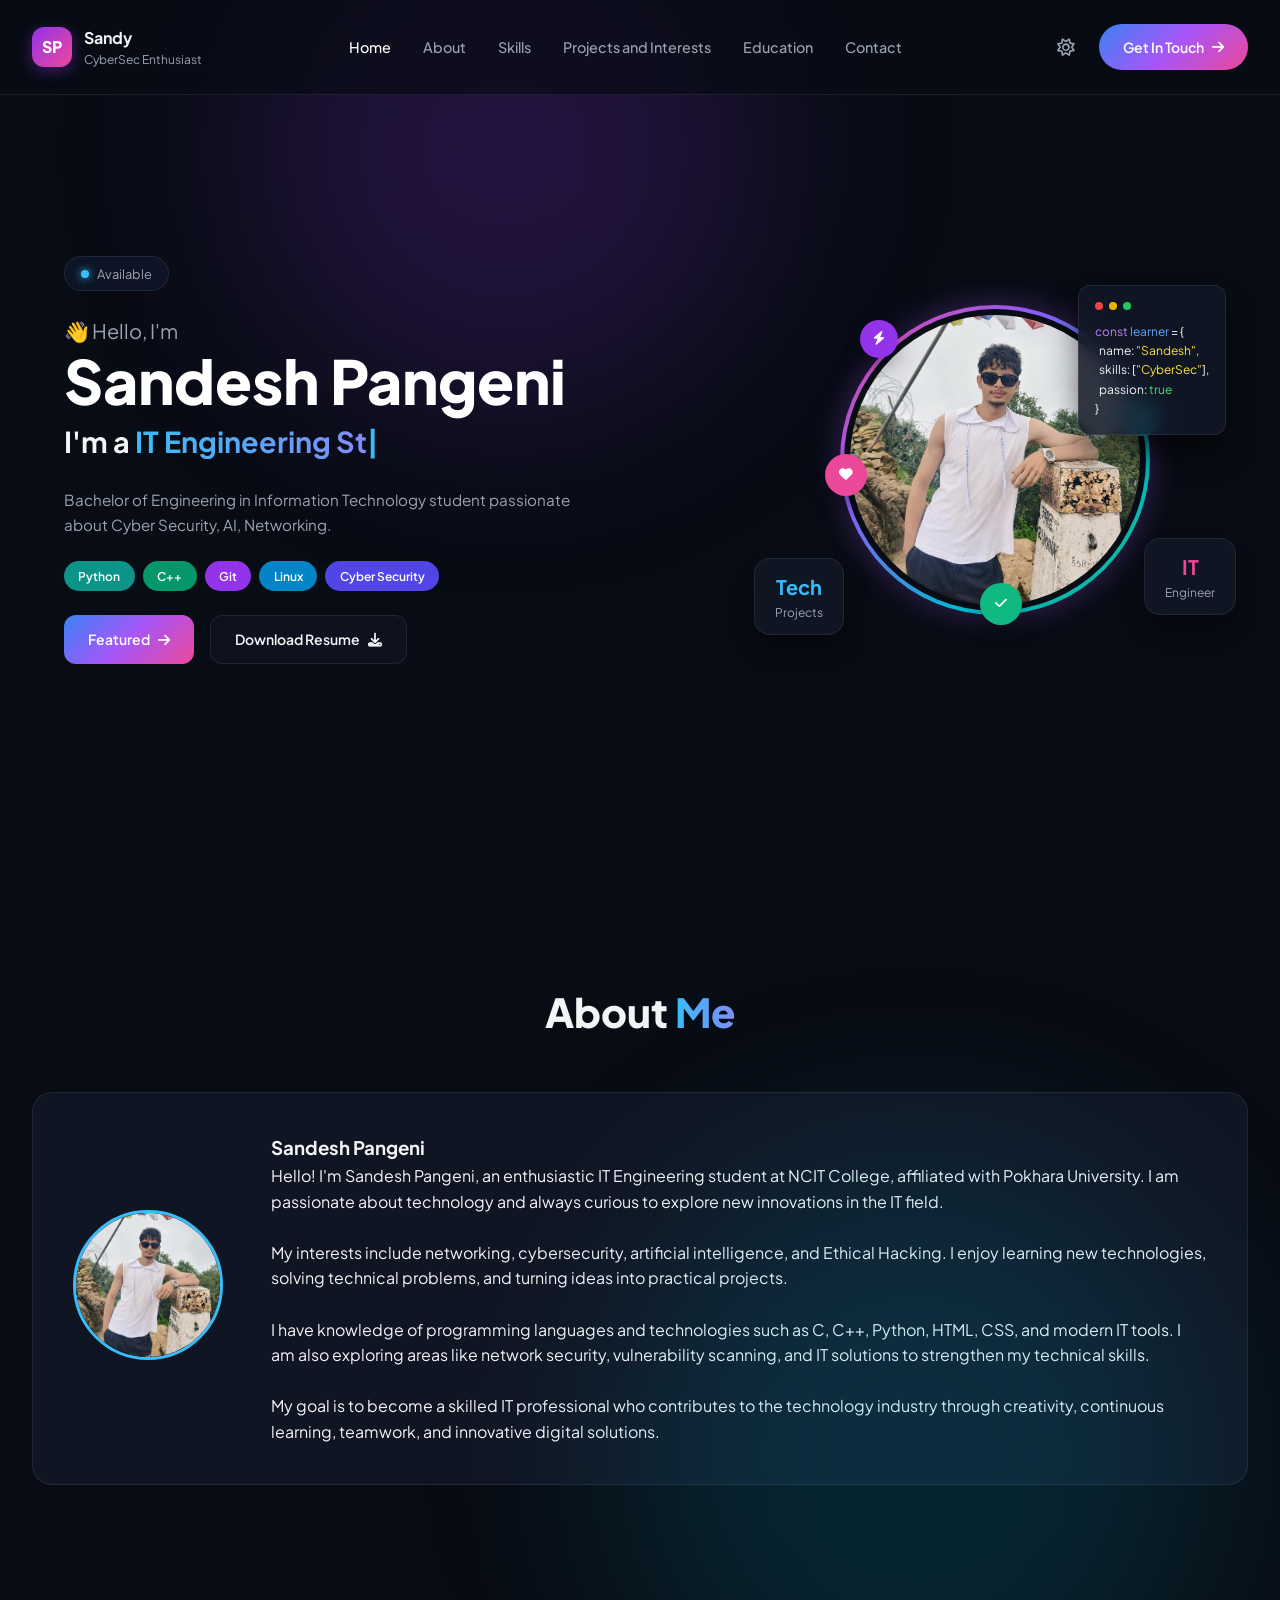
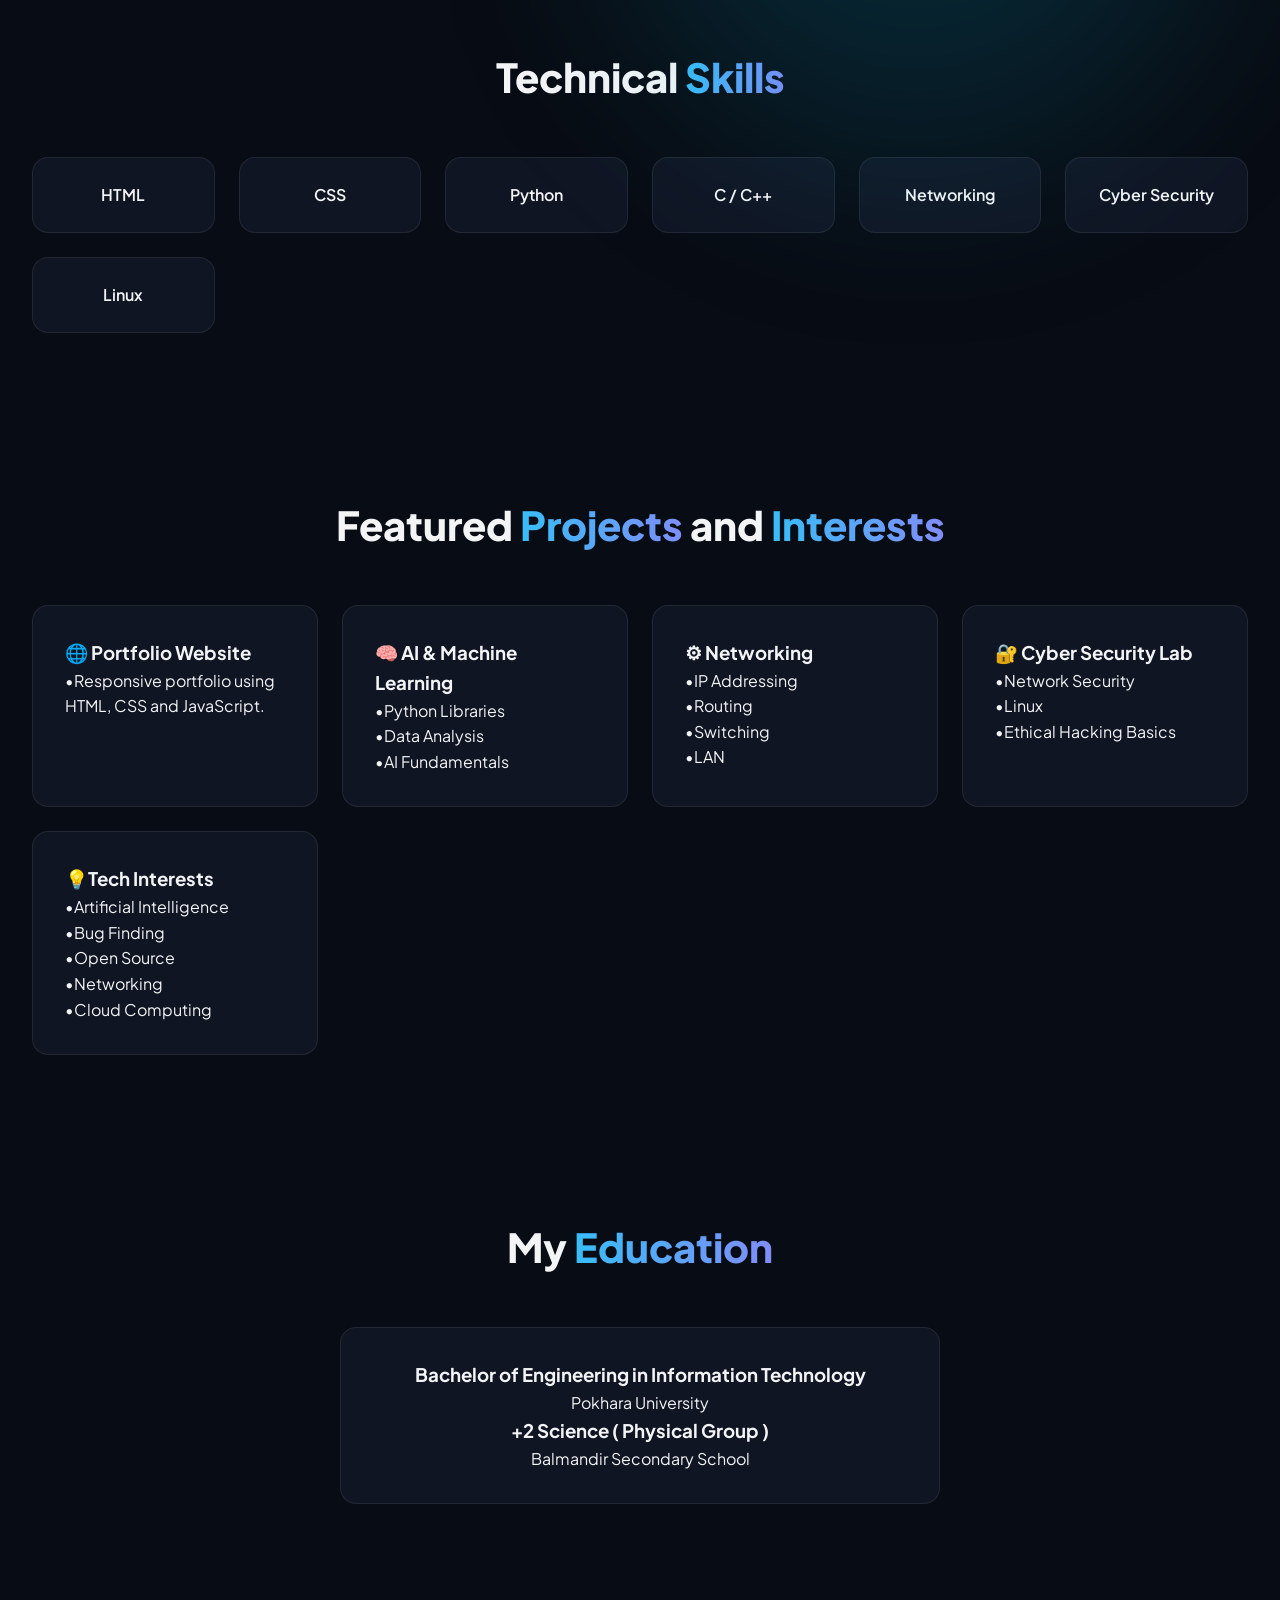
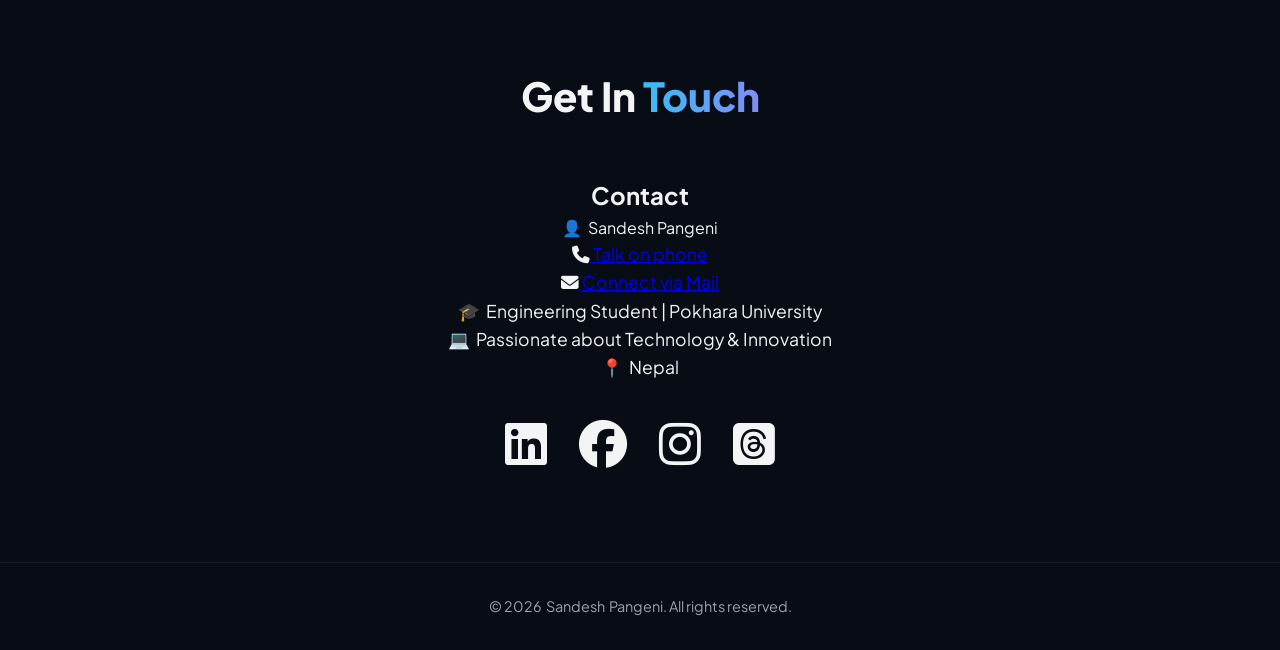
==== commit e08f98a7: "Update contact information text in index.html" ====
--- a/index.html
+++ b/index.html
@@ -232,8 +232,8 @@
     <p>👤 &nbsp;Sandesh Pangeni</p>
     
     <div class="contact-info">
-      <p><i class="fa-solid fa-phone"></i><a href="tel:9826693822">&nbsp;Phone </a></p>
-      <p><i class="fa-solid fa-envelope"></i><a href="mailto:pangenisandesh001@gmail.com">&nbsp;Mail</a></p>
+      <p><i class="fa-solid fa-phone"></i><a href="tel:9826693822">&nbsp;Talk on phone</a></p>
+      <p><i class="fa-solid fa-envelope"></i><a href="mailto:pangenisandesh001@gmail.com">&nbsp;Connect via Mail</a></p>
       <p>🎓 &nbsp;Engineering Student | Pokhara University</p>
     <p>💻 &nbsp;Passionate about Technology & Innovation</p>
     <p>📍 &nbsp;Nepal</p>
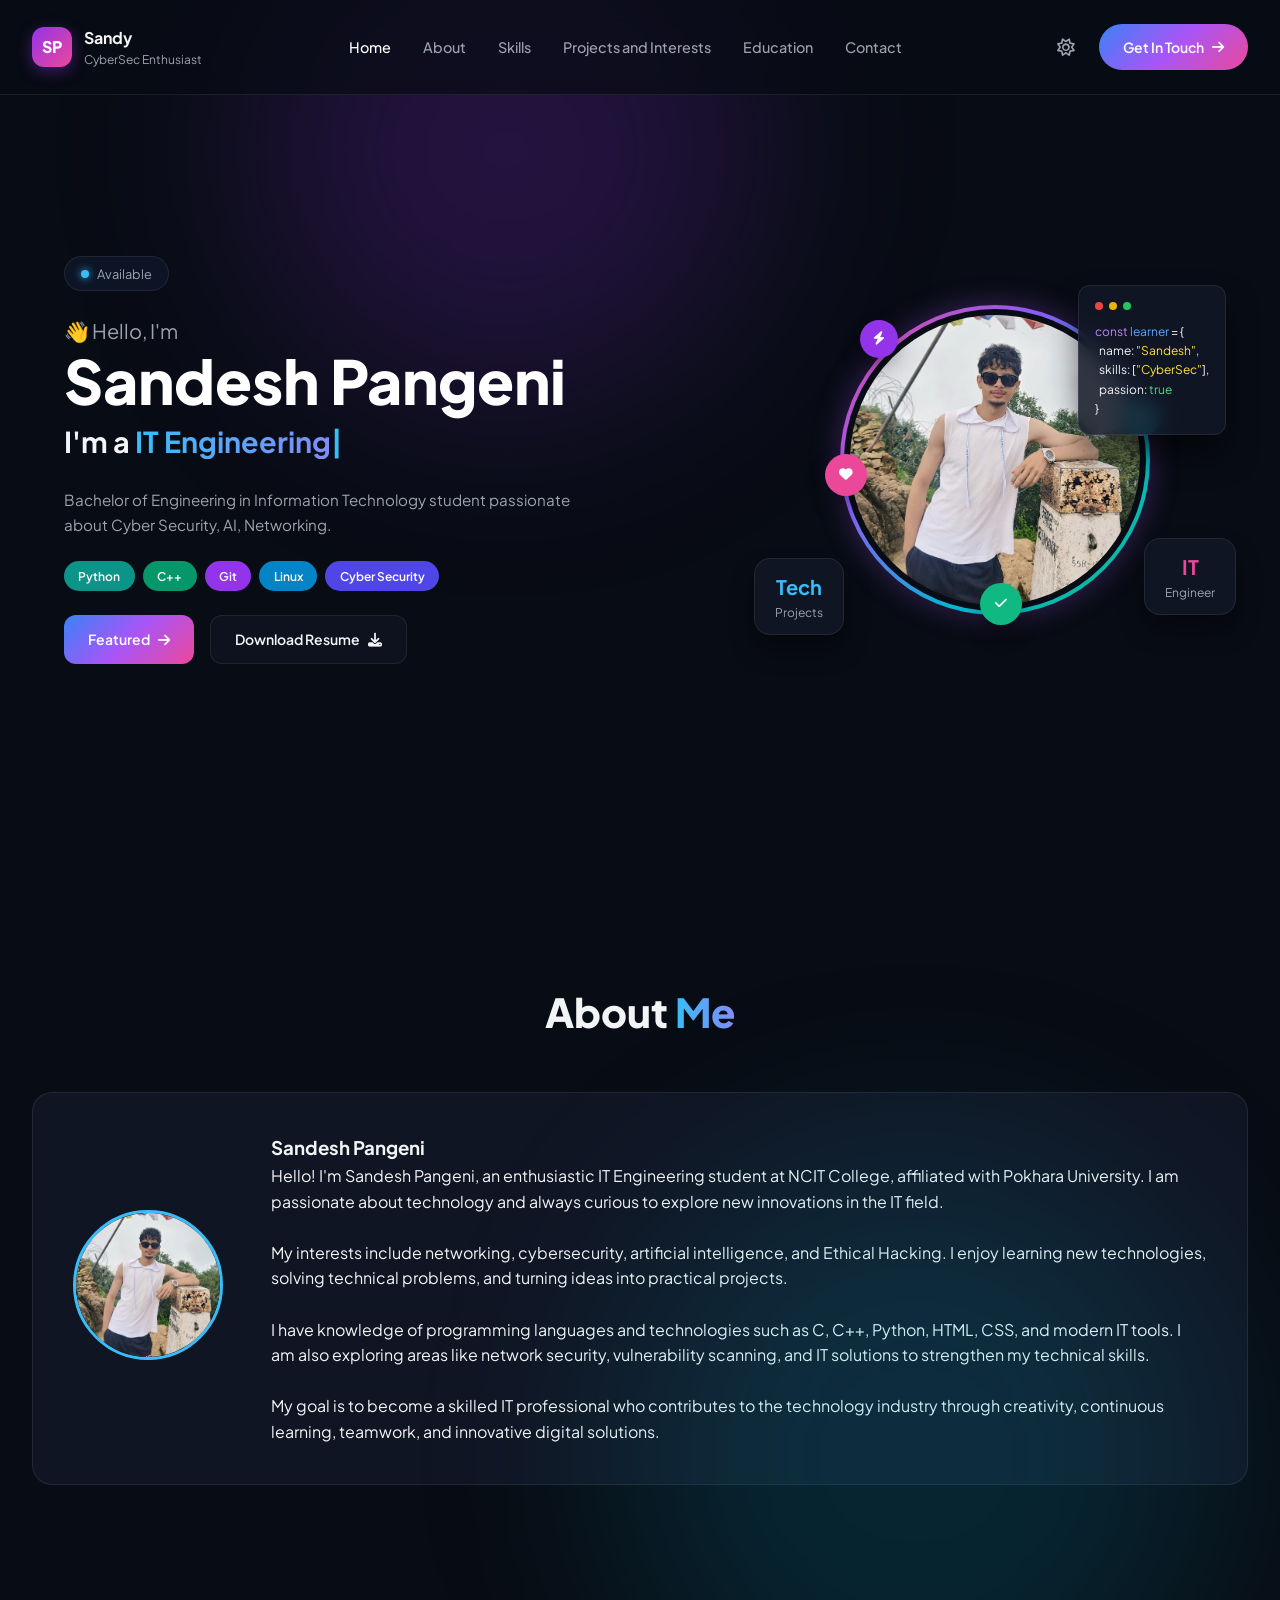
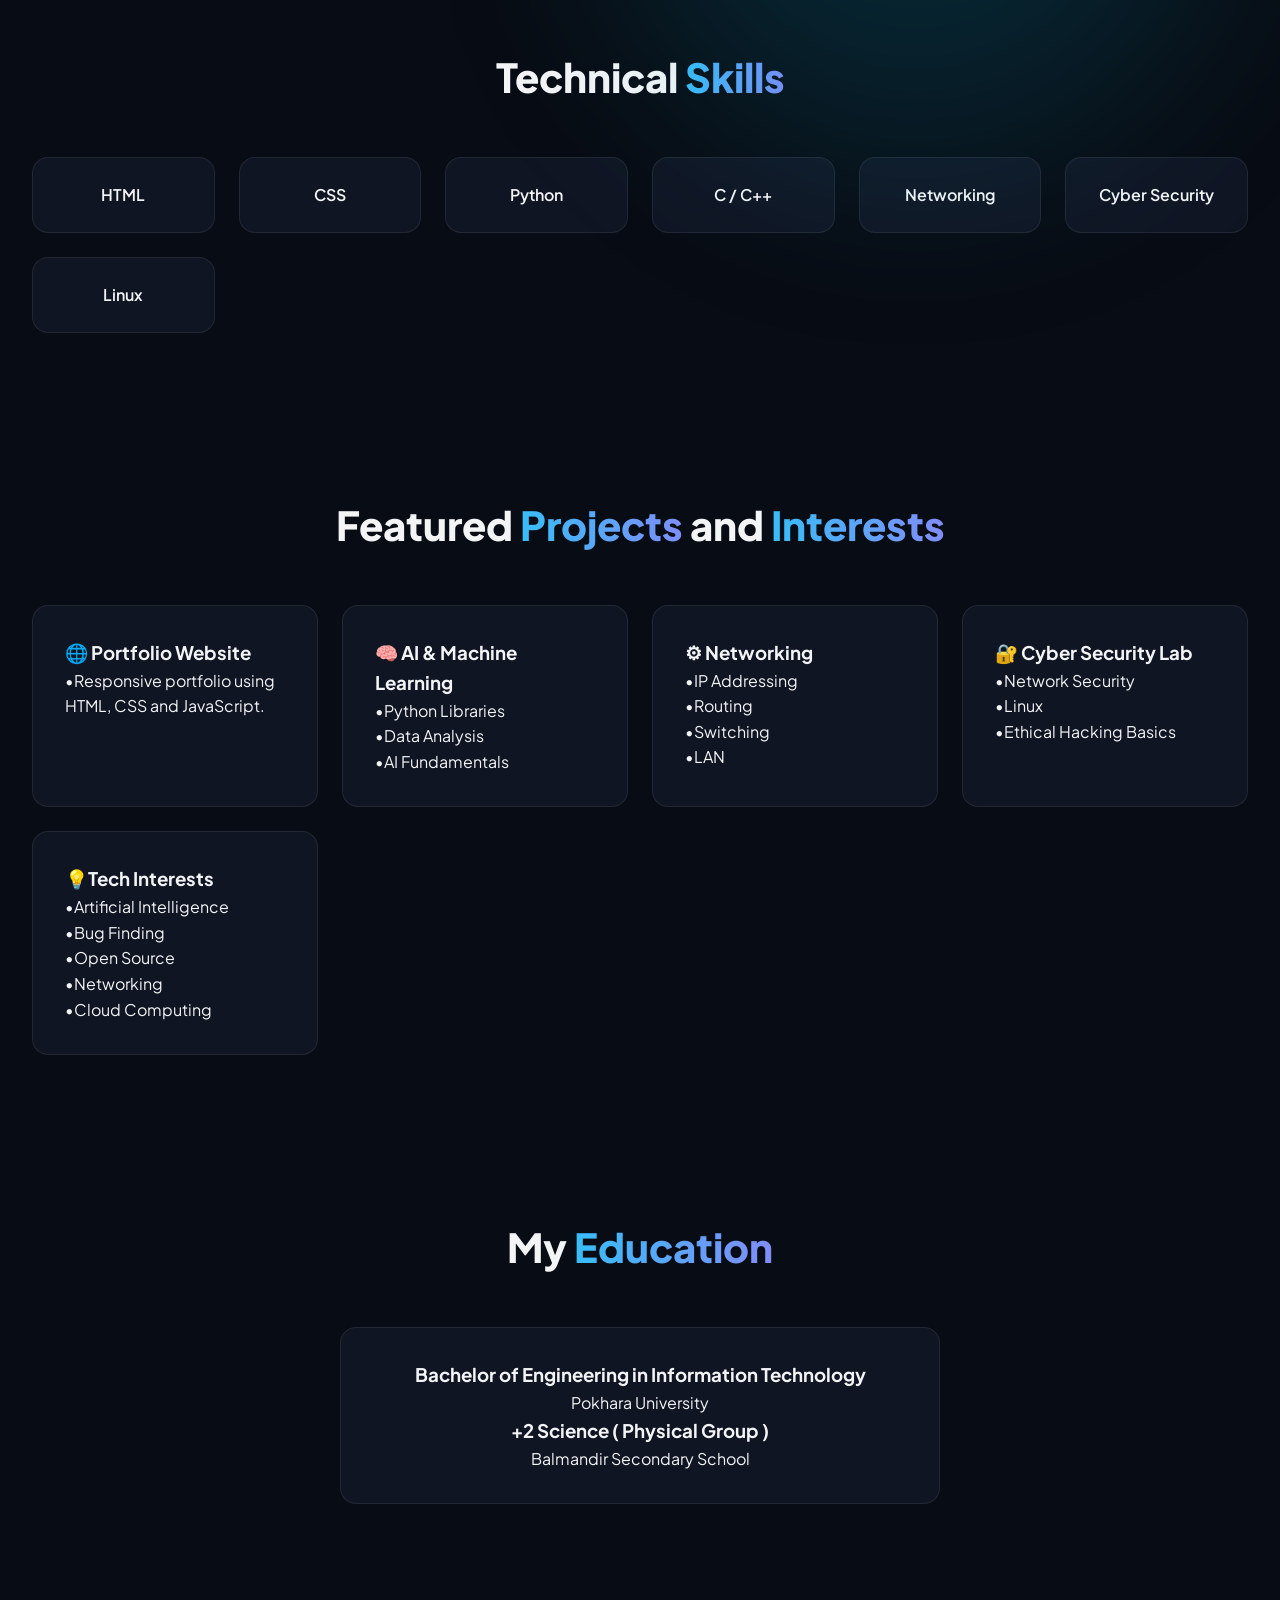
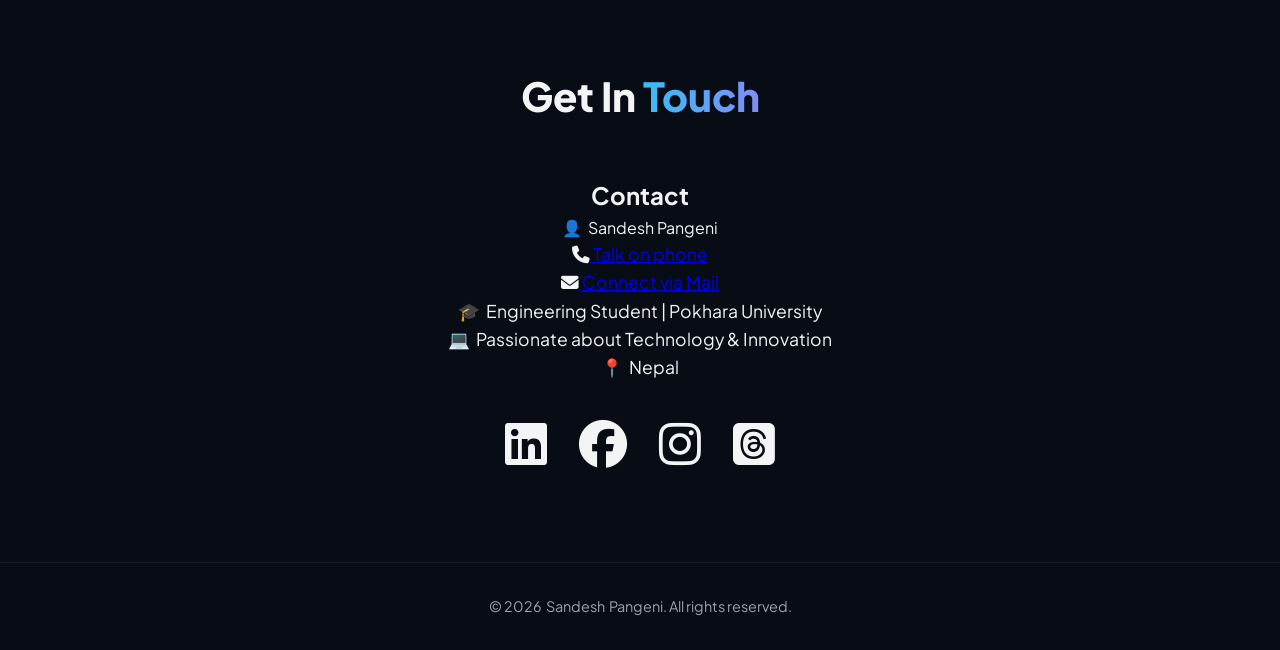
==== commit 259fccb5: "Update resume download link to latest version" ====
--- a/index.html
+++ b/index.html
@@ -83,7 +83,7 @@
           <a href="#projects" class="btn btn-primary">
             Featured <i class="fa-solid fa-arrow-right"></i>
           </a>
-          <a href="assets/sandesh_pangeni.resume.jpeg" class="btn btn-secondary" download>
+          <a href="assets/latestresume.png" class="btn btn-secondary" download>
             Download Resume<i class="fa-solid fa-download"></i>
           </a>
         </div>
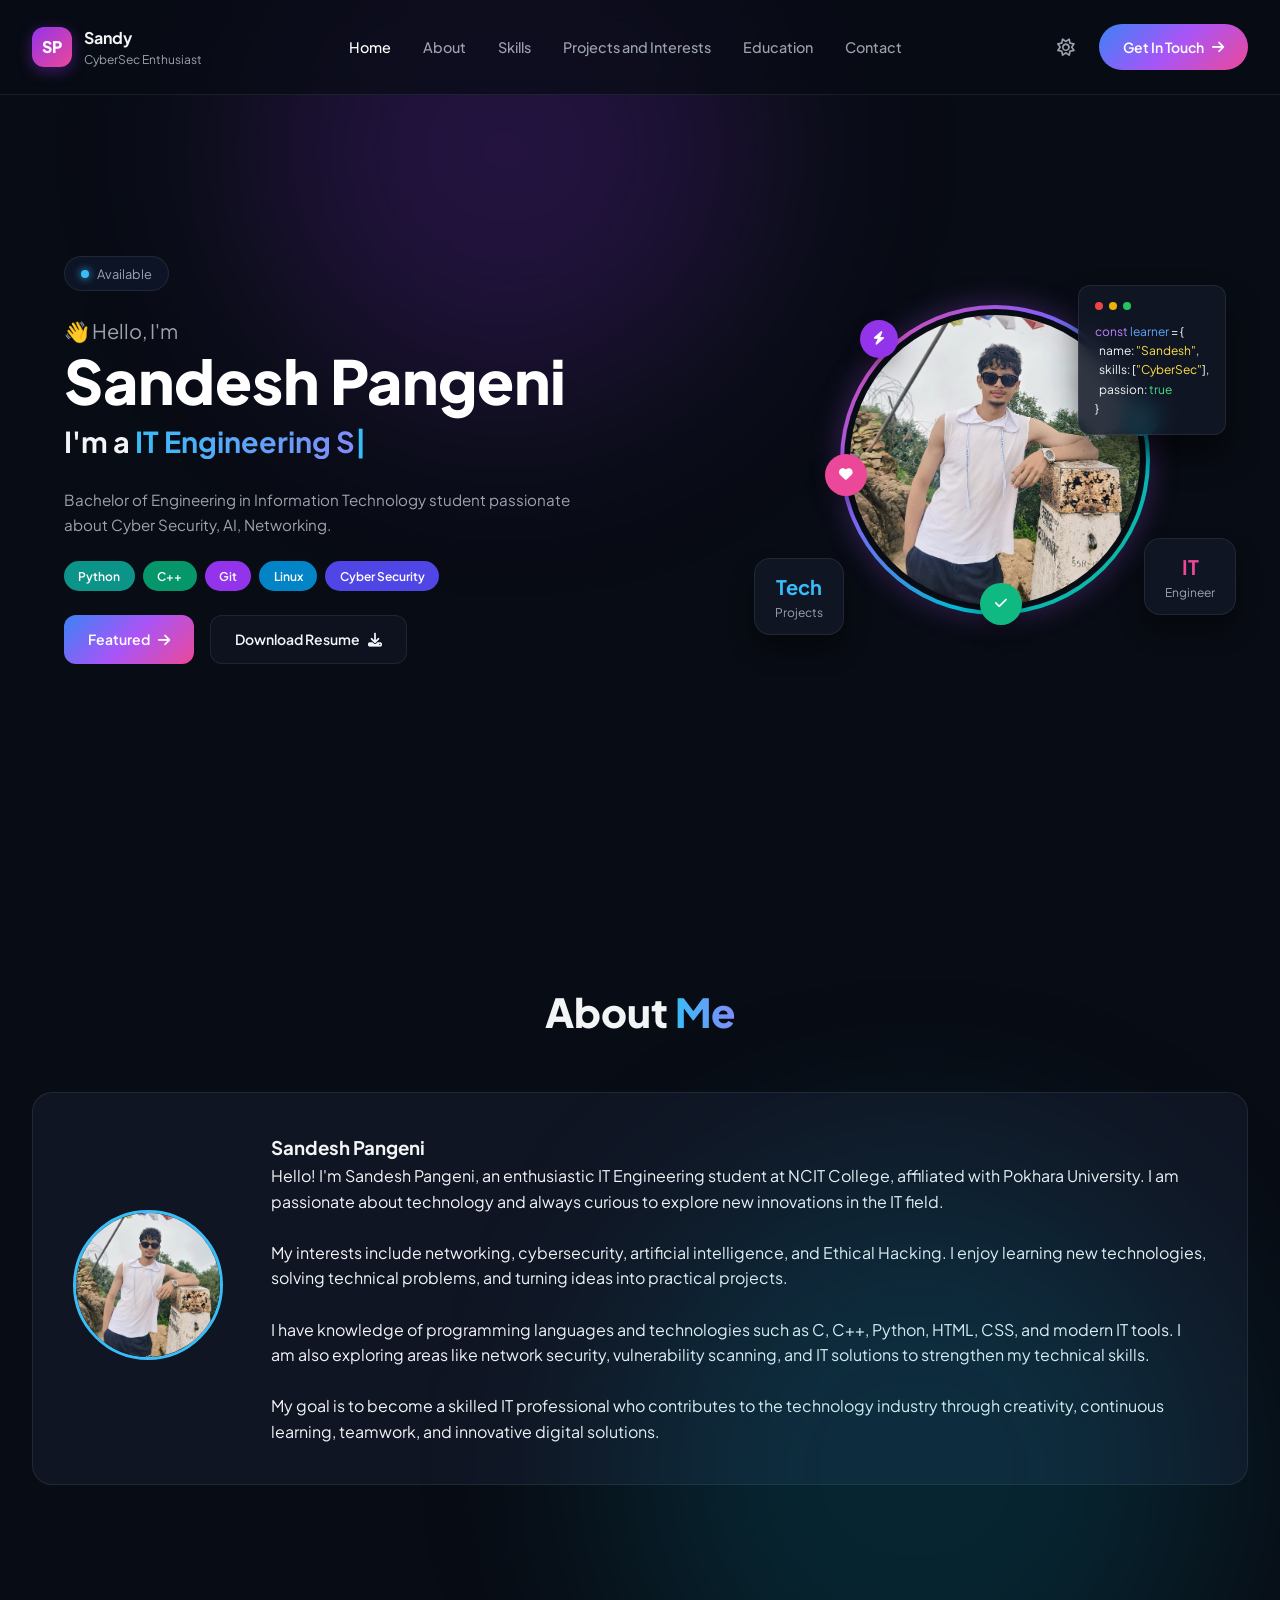
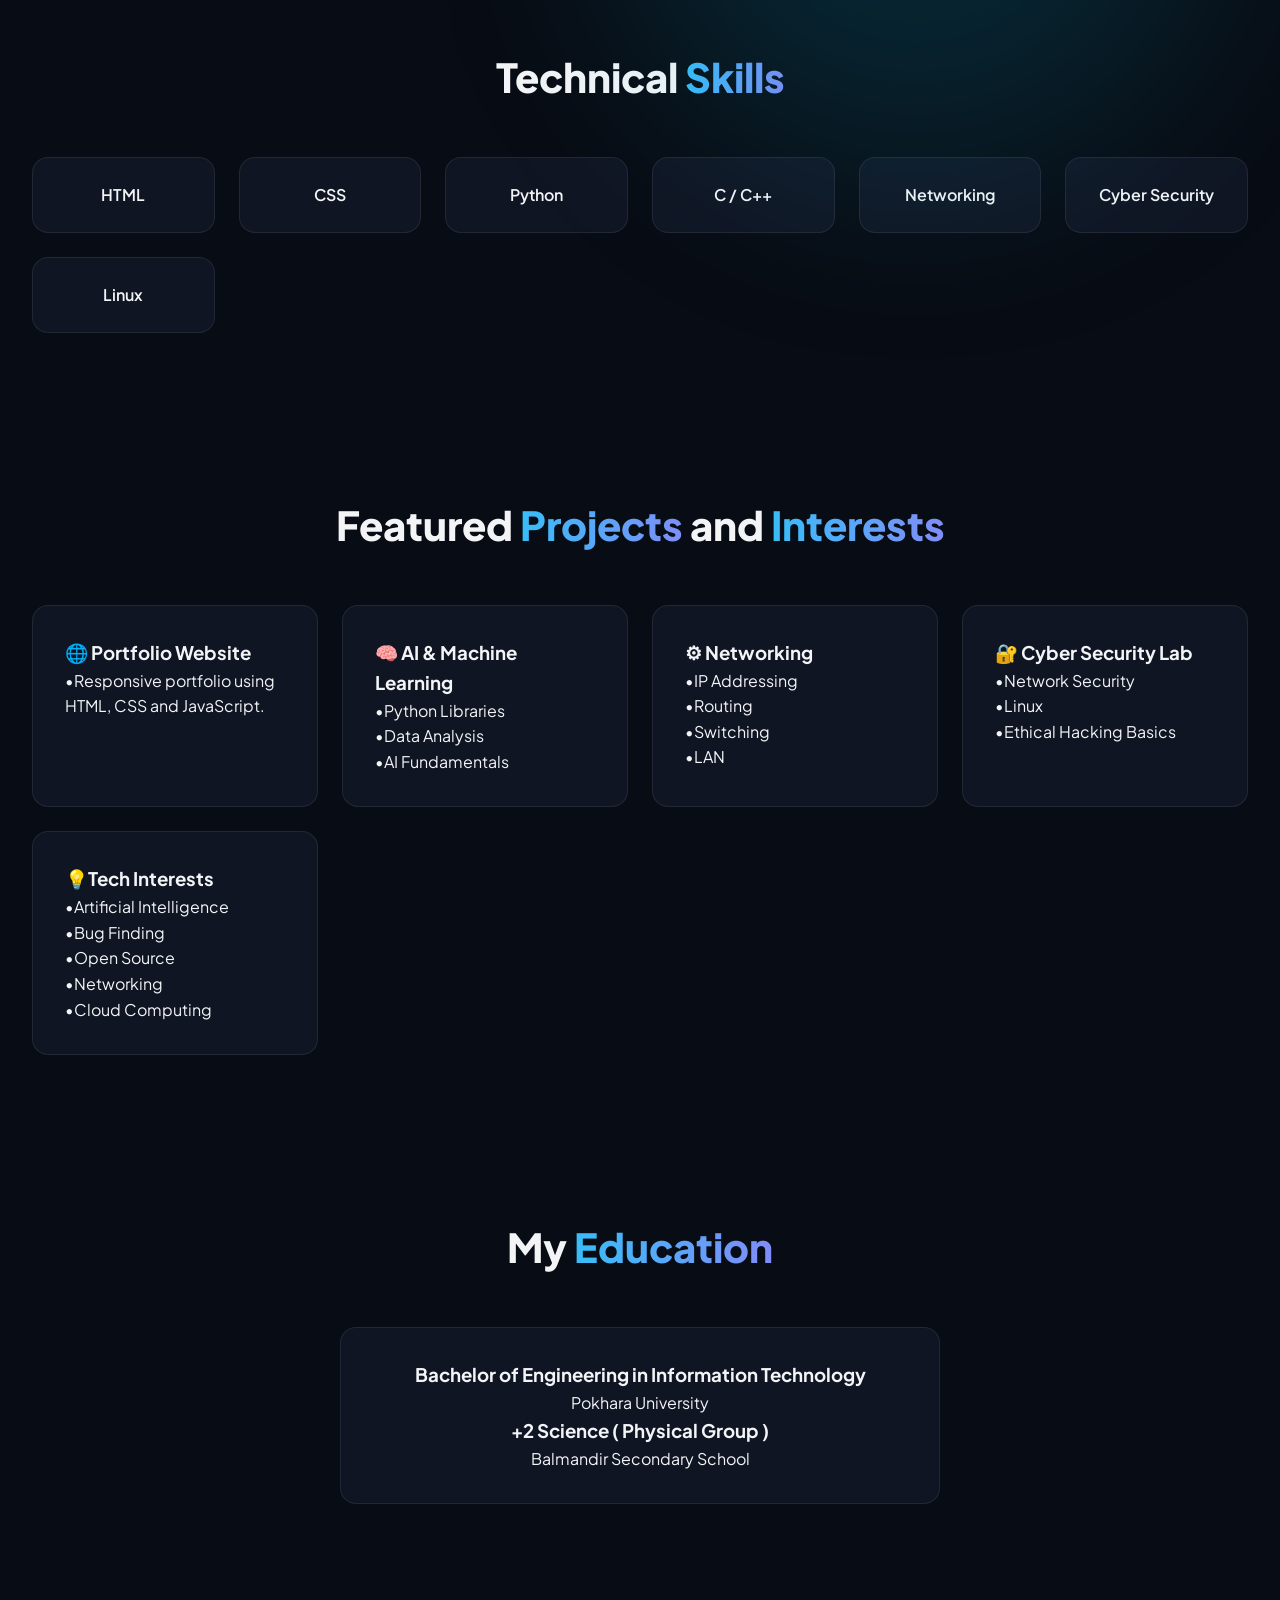
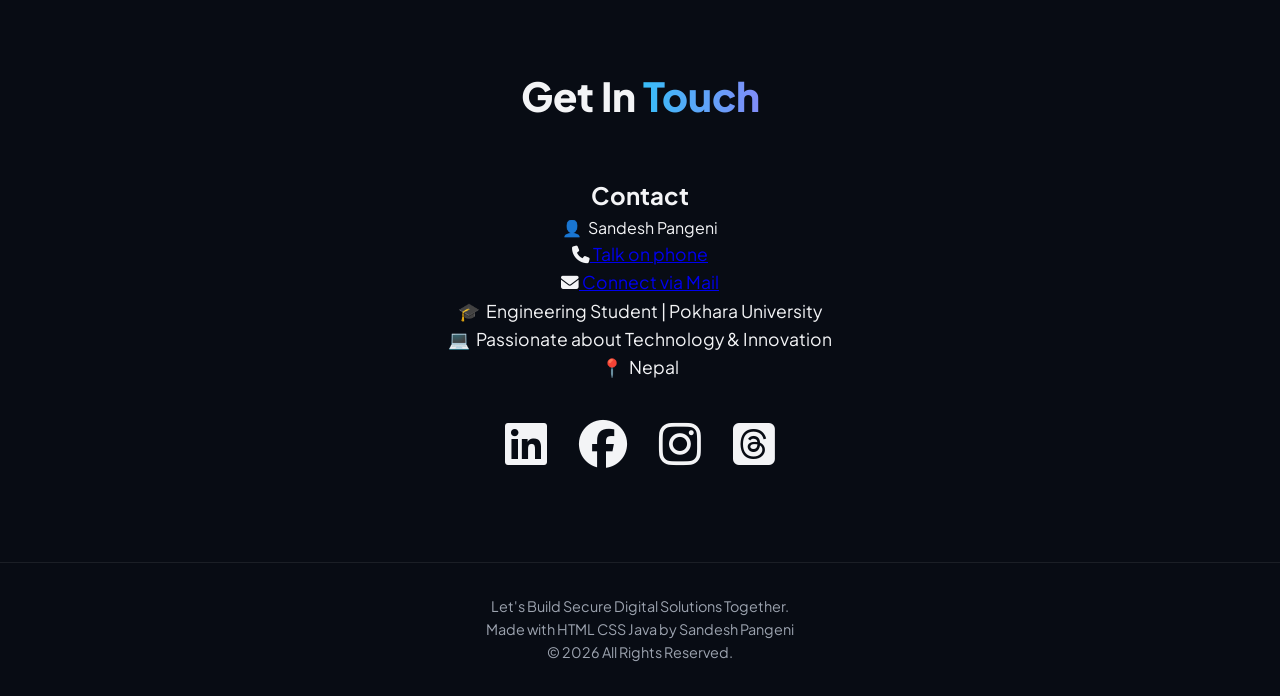
==== commit d4c4eab9: "Revise footer text and copyright notice Updated footer content to reflect a new message and copyrigh" ====
--- a/index.html
+++ b/index.html
@@ -247,7 +247,11 @@
   </section>
 
   <footer>
-    <p>© 2026 &nbsp;Sandesh &nbsp;Pangeni. All rights reserved.</p>
+    <p>Let's Build Secure Digital Solutions Together.<br>
+
+      Made with HTML CSS Java by Sandesh Pangeni<br>
+
+      © 2026 All Rights Reserved.</p>
   </footer>
 
   <script src="script.js"></script>
